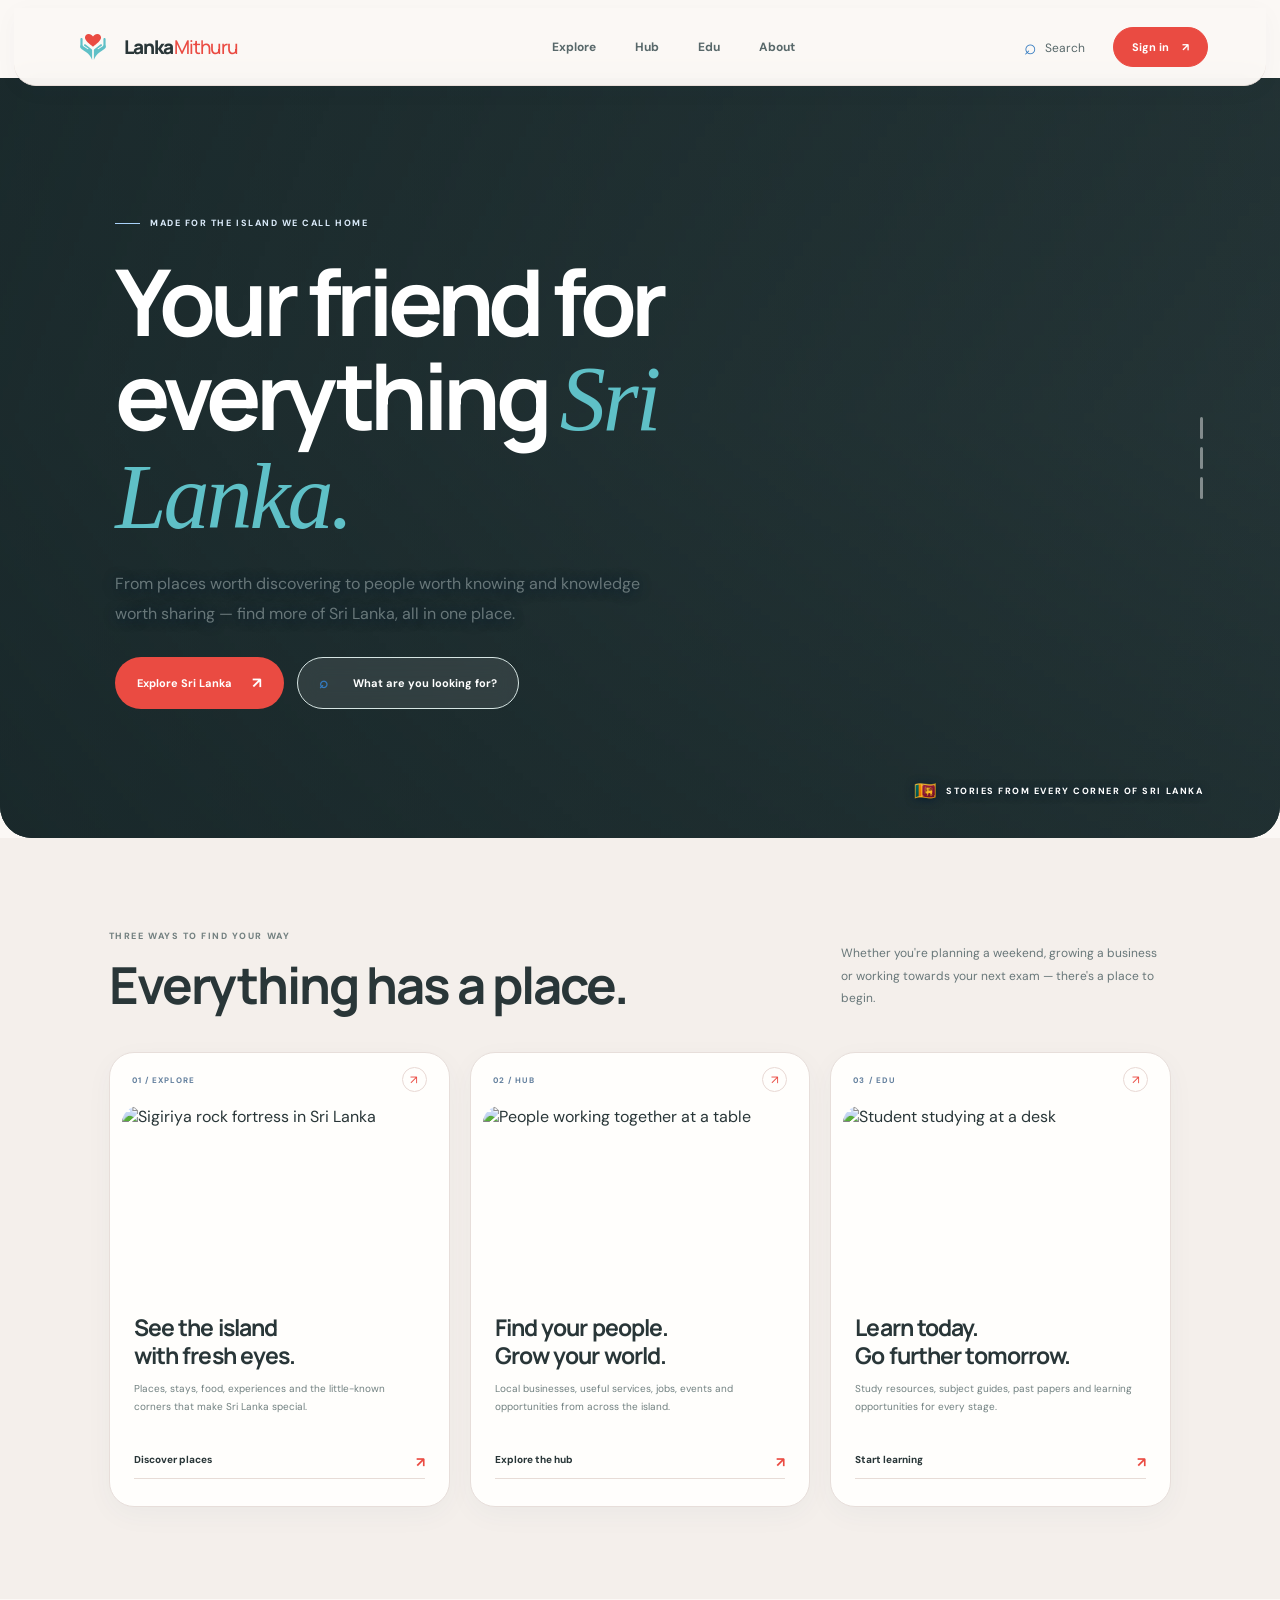
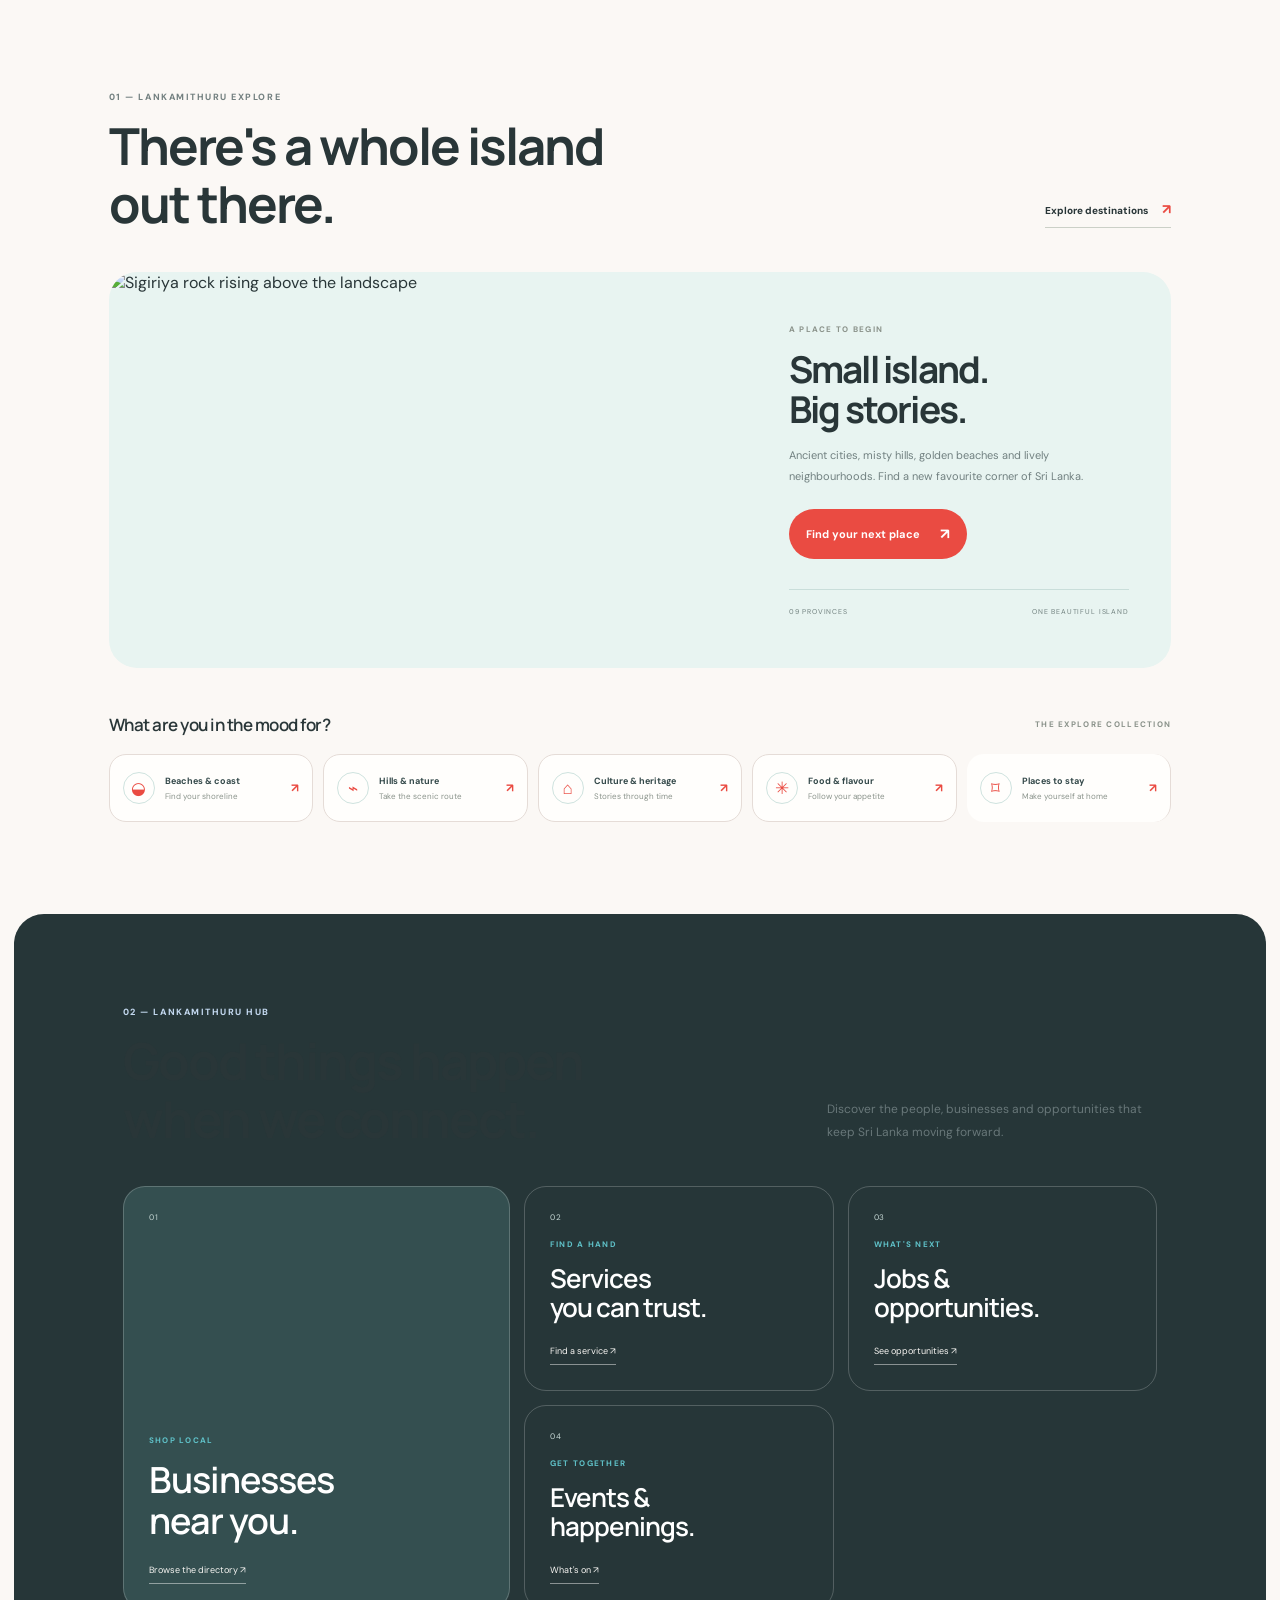
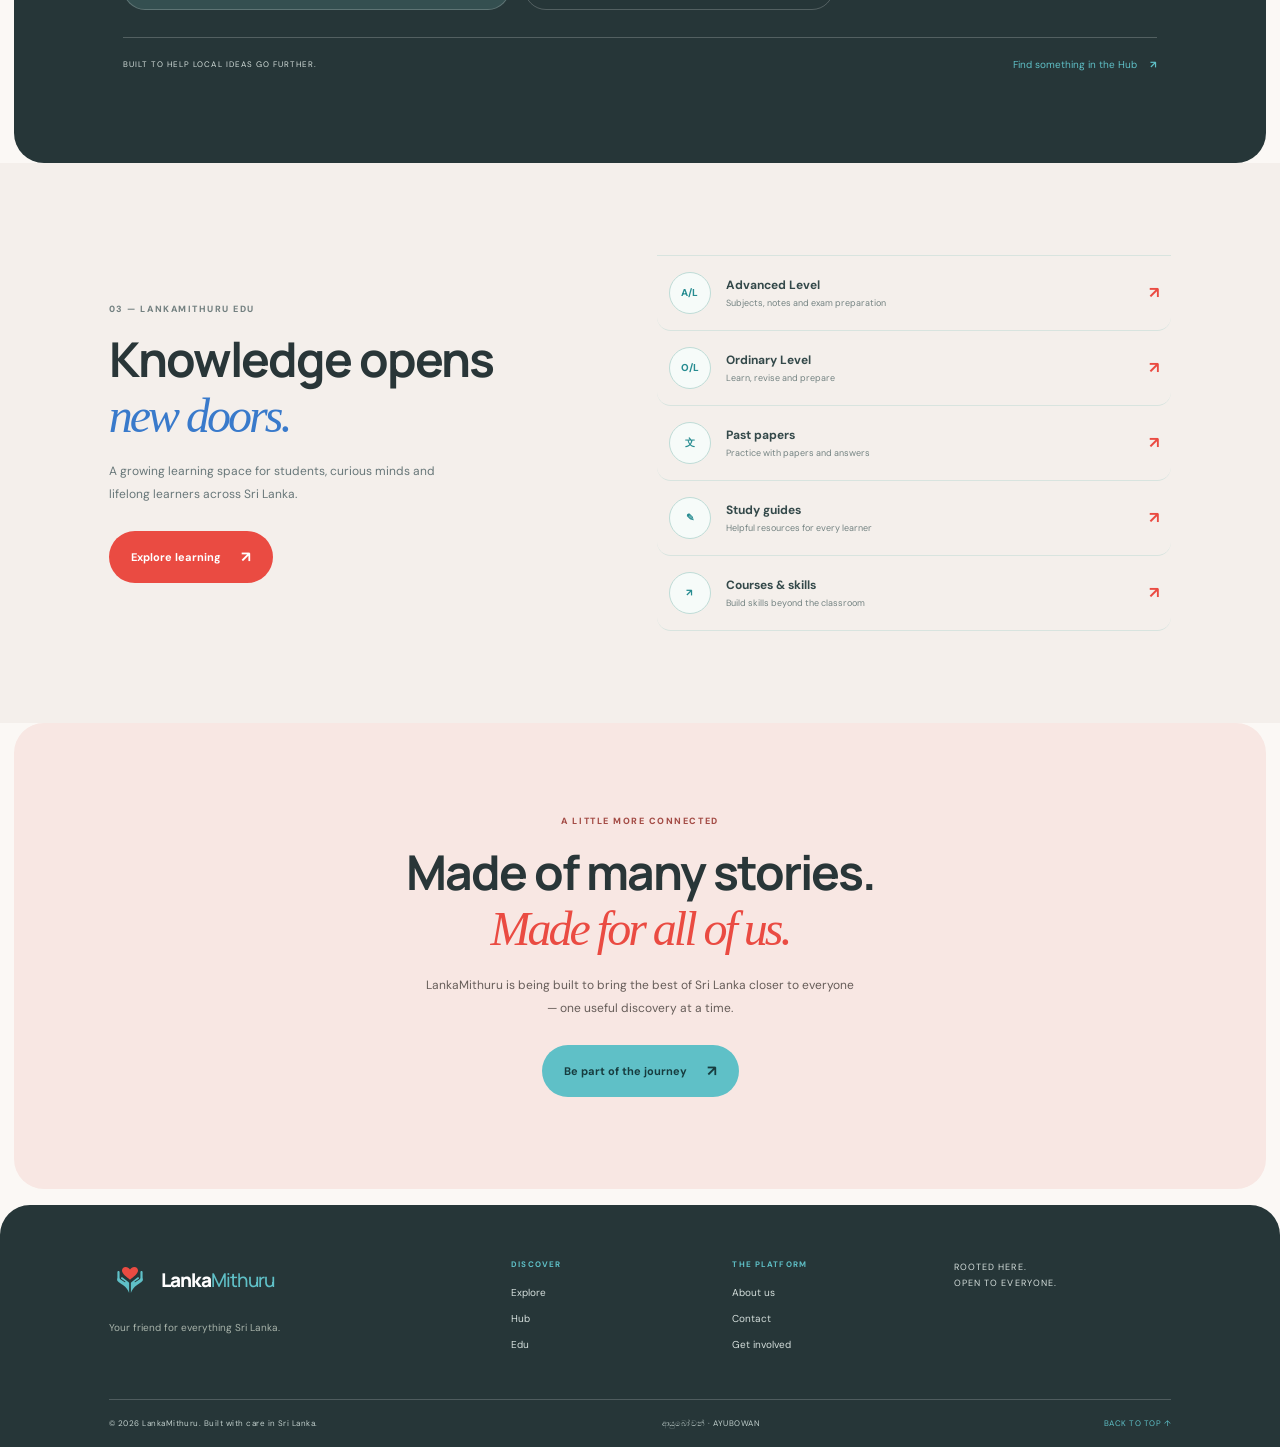
==== index.html @ b09a8cf5 "Remove static hero photo and preload the hero videos" ====
<!doctype html>
<html lang="en">
<head>
  <meta charset="UTF-8">
  <meta name="viewport" content="width=device-width, initial-scale=1">
  <meta name="theme-color" content="#EA4B42">
  <meta name="description" content="LankaMithuru brings Sri Lanka together. Explore places, discover local businesses and opportunities, and find education resources in one place.">
  <meta property="og:type" content="website">
  <meta property="og:title" content="LankaMithuru — Your friend for everything Sri Lanka">
  <meta property="og:description" content="Discover Sri Lanka through Explore, Hub and Edu — one island, one connected platform.">
  <link rel="icon" type="image/svg+xml" href="favicon.svg">
  <title>LankaMithuru — Your friend for everything Sri Lanka</title>
  <link rel="preconnect" href="https://fonts.googleapis.com">
  <link rel="preconnect" href="https://fonts.gstatic.com" crossorigin>
  <link href="https://fonts.googleapis.com/css2?family=DM+Sans:wght@400;500;600;700;800&family=Manrope:wght@400;500;600;700;800&display=swap" rel="stylesheet">
  <link rel="stylesheet" href="styles.css">
  <link rel="stylesheet" href="brand-refresh.css">
  <link rel="stylesheet" href="homepage-showcase.css">
  <link rel="stylesheet" href="brand-palette.css">
  <script defer src="app.js"></script>
  <link rel="stylesheet" href="brand-palette.css">
</head>
<body>
  <div class="announcement"><span class="announcement-dot"></span> One island. Countless things to discover. <a href="explore.html">Start exploring <span aria-hidden="true">↗</span></a></div>
  <header class="site-header">
    <a class="brand" href="#" aria-label="LankaMithuru home">
      <span class="brand-mark" aria-hidden="true"><img src="hug-mark.svg" alt=""></span>
      <span class="brand-word">Lanka<span>Mithuru</span></span>
    </a>
    <nav class="main-nav" aria-label="Main navigation">
      <a href="explore.html">Explore</a><a href="hub.html">Hub</a><a href="edu.html">Edu</a><a href="#about">About</a>
    </nav>
    <div class="header-actions"><button class="text-button" id="openSearch" type="button"><span class="search-symbol">⌕</span> Search</button><a class="header-cta signin-cta" href="signin.html">Sign in <span>↗</span></a><button class="menu-toggle" id="menuToggle" aria-label="Open navigation" aria-expanded="false"><span></span><span></span></button></div>
  </header>
  <main>
    <section class="hero">
      <div class="hero-copy">
        <div class="eyebrow"><span class="eyebrow-line"></span> MADE FOR THE ISLAND WE CALL HOME</div>
        <h1>Your friend for<br>everything <em>Sri Lanka.</em></h1>
        <p class="hero-intro">From places worth discovering to people worth knowing and knowledge worth sharing — find more of Sri Lanka, all in one place.</p>
        <div class="hero-actions"><a class="button button-dark" href="explore.html">Explore Sri Lanka <span>↗</span></a><button class="button button-light" id="heroSearch" type="button"><span class="search-symbol">⌕</span> What are you looking for?</button></div>
        <div class="hero-proof"><div class="avatar-stack"><span>ආ</span><span>ල</span><span>ශ්‍රී</span></div><span>A platform built around <strong>our island and its people.</strong></span></div>
      </div>
      <div class="hero-video-backdrop" aria-hidden="true">
        <video class="hero-bg-video is-visible" muted playsinline webkit-playsinline loop autoplay preload="auto" src="https://videos.pexels.com/video-files/32504505/32504505-hd_1920_1080_30fps.mp4"></video>
        <video class="hero-bg-video" muted playsinline webkit-playsinline loop preload="auto" src="https://videos.pexels.com/video-files/32702819/32702819-hd_3840_2160_30fps.mp4"></video>
        <video class="hero-bg-video" muted playsinline webkit-playsinline loop preload="auto" src="https://videos.pexels.com/video-files/34411483/34411483-hd_1920_1080_30fps.mp4"></video>
        <div class="hero-video-shade"></div>
        <div class="hero-video-caption"><span>🇱🇰</span> STORIES FROM EVERY CORNER OF SRI LANKA</div>
        <div class="hero-video-progress" aria-hidden="true"><span></span><span></span><span></span></div>
      </div>
    </section>


<section class="division-section section-pad" id="discover">
      <div class="section-heading"><div><div class="eyebrow">THREE WAYS TO FIND YOUR WAY</div><h2>Everything has a place.</h2></div><p>Whether you're planning a weekend, growing a business or working towards your next exam — there's a place to begin.</p></div>
      <div class="division-grid">
        <a class="division-card explore-card" href="explore.html"><div class="division-top"><span class="division-number">01 / EXPLORE</span><span class="circle-arrow">↗</span></div><div class="division-image"><img src="https://images.pexels.com/photos/36208129/pexels-photo-36208129.jpeg?auto=compress&cs=tinysrgb&w=1000" alt="Sigiriya rock fortress in Sri Lanka"></div><div class="division-content"><h3>See the island<br>with fresh eyes.</h3><p>Places, stays, food, experiences and the little-known corners that make Sri Lanka special.</p><span class="card-link">Discover places <b>↗</b></span></div></a>
        <a class="division-card hub-card" href="hub.html"><div class="division-top"><span class="division-number">02 / HUB</span><span class="circle-arrow">↗</span></div><div class="division-image"><img src="https://images.unsplash.com/photo-1521737711867-e3b97375f902?auto=format&fit=crop&w=1000&q=85" alt="People working together at a table"></div><div class="division-content"><h3>Find your people.<br>Grow your world.</h3><p>Local businesses, useful services, jobs, events and opportunities from across the island.</p><span class="card-link">Explore the hub <b>↗</b></span></div></a>
        <a class="division-card edu-card" href="edu.html"><div class="division-top"><span class="division-number">03 / EDU</span><span class="circle-arrow">↗</span></div><div class="division-image"><img src="https://images.unsplash.com/photo-1503676260728-1c00da094a0b?auto=format&fit=crop&w=1000&q=85" alt="Student studying at a desk"></div><div class="division-content"><h3>Learn today.<br>Go further tomorrow.</h3><p>Study resources, subject guides, past papers and learning opportunities for every stage.</p><span class="card-link">Start learning <b>↗</b></span></div></a>
      </div>
    </section>

    <section class="explore-section section-pad" id="explore">
      <div class="section-heading"><div><div class="eyebrow">01 — LANKAMITHURU EXPLORE</div><h2>There's a whole island<br>out there.</h2></div><a class="underlined-link" href="explore.html#categories">Explore destinations <span>↗</span></a></div>
      <div class="destination-feature">
        <div class="destination-image"><img src="https://images.pexels.com/photos/36208129/pexels-photo-36208129.jpeg?auto=compress&cs=tinysrgb&w=1400" alt="Sigiriya rock rising above the landscape"><div class="destination-stamp">THE<br>ISLAND<br>EDIT <span>✳</span></div></div>
        <div class="destination-copy"><span class="tiny-kicker">A PLACE TO BEGIN</span><h3>Small island.<br>Big stories.</h3><p>Ancient cities, misty hills, golden beaches and lively neighbourhoods. Find a new favourite corner of Sri Lanka.</p><a href="explore.html#categories" class="button button-dark">Find your next place <span>↗</span></a><div class="destination-meta"><span>09 PROVINCES</span><span>ONE BEAUTIFUL ISLAND</span></div></div>
      </div>
      <div class="category-heading" id="explore-categories"><h3>What are you in the mood for?</h3><span>THE EXPLORE COLLECTION</span></div>
      <div class="category-grid">
        <a class="category-item" href="#search" data-search-term="beaches"><span class="category-icon">◒</span><span><strong>Beaches & coast</strong><small>Find your shoreline</small></span><b>↗</b></a>
        <a class="category-item" href="#search" data-search-term="mountains"><span class="category-icon">⌁</span><span><strong>Hills & nature</strong><small>Take the scenic route</small></span><b>↗</b></a>
        <a class="category-item" href="#search" data-search-term="heritage"><span class="category-icon">⌂</span><span><strong>Culture & heritage</strong><small>Stories through time</small></span><b>↗</b></a>
        <a class="category-item" href="#search" data-search-term="food"><span class="category-icon">✳</span><span><strong>Food & flavour</strong><small>Follow your appetite</small></span><b>↗</b></a>
        <a class="category-item" href="#search" data-search-term="stays"><span class="category-icon">⌑</span><span><strong>Places to stay</strong><small>Make yourself at home</small></span><b>↗</b></a>
      </div>
    </section>

    <section class="hub-section section-pad" id="hub">
      <div class="hub-backdrop"></div><div class="section-heading light-heading"><div><div class="eyebrow">02 — LANKAMITHURU HUB</div><h2>Good things happen<br>when we connect.</h2></div><p>Discover the people, businesses and opportunities that keep Sri Lanka moving forward.</p></div>
      <div class="hub-grid">
        <a href="hub.html#directory" class="hub-tile hub-tile-large"><span class="tile-number">01</span><div><span class="tile-kicker">SHOP LOCAL</span><h3>Businesses<br>near you.</h3><span class="tile-link">Browse the directory ↗</span></div><span class="tile-art tile-art-shop">⌂</span></a>
        <a href="hub.html#directory" class="hub-tile"><span class="tile-number">02</span><div><span class="tile-kicker">FIND A HAND</span><h3>Services<br>you can trust.</h3><span class="tile-link">Find a service ↗</span></div><span class="tile-art">✳</span></a>
        <a href="hub.html#directory" class="hub-tile"><span class="tile-number">03</span><div><span class="tile-kicker">WHAT'S NEXT</span><h3>Jobs &<br>opportunities.</h3><span class="tile-link">See opportunities ↗</span></div><span class="tile-art">↗</span></a>
        <a href="hub.html#directory" class="hub-tile"><span class="tile-number">04</span><div><span class="tile-kicker">GET TOGETHER</span><h3>Events &<br>happenings.</h3><span class="tile-link">What's on ↗</span></div><span class="tile-art">✺</span></a>
      </div>
      <div class="hub-footer" id="hub-directory"><span>BUILT TO HELP LOCAL IDEAS GO FURTHER.</span><a href="#search">Find something in the Hub <b>↗</b></a></div>
    </section>

    <section class="edu-section section-pad" id="edu">
      <div class="edu-intro"><div class="eyebrow">03 — LANKAMITHURU EDU</div><h2>Knowledge opens<br><em>new doors.</em></h2><p>A growing learning space for students, curious minds and lifelong learners across Sri Lanka.</p><a class="button button-dark" href="edu.html#resources">Explore learning <span>↗</span></a><div class="edu-doodle" aria-hidden="true">✳</div></div>
      <div class="edu-resources" id="edu-resources">
        <a href="#search" data-search-term="A/L resources"><span class="resource-icon">A/L</span><span><strong>Advanced Level</strong><small>Subjects, notes and exam preparation</small></span><b>↗</b></a>
        <a href="#search" data-search-term="O/L resources"><span class="resource-icon">O/L</span><span><strong>Ordinary Level</strong><small>Learn, revise and prepare</small></span><b>↗</b></a>
        <a href="#search" data-search-term="past papers"><span class="resource-icon">文</span><span><strong>Past papers</strong><small>Practice with papers and answers</small></span><b>↗</b></a>
        <a href="#search" data-search-term="study guides"><span class="resource-icon">✎</span><span><strong>Study guides</strong><small>Helpful resources for every learner</small></span><b>↗</b></a>
        <a href="#search" data-search-term="courses"><span class="resource-icon">↗</span><span><strong>Courses & skills</strong><small>Build skills beyond the classroom</small></span><b>↗</b></a>
      </div>
    </section>

    <section class="join-section section-pad" id="about"><div class="join-orbit orbit-one"></div><div class="join-orbit orbit-two"></div><div class="eyebrow">A LITTLE MORE CONNECTED</div><h2>Made of many stories.<br><em>Made for all of us.</em></h2><p>LankaMithuru is being built to bring the best of Sri Lanka closer to everyone — one useful discovery at a time.</p><a href="mailto:hello@lankamithuru.lk" class="button button-cream">Be part of the journey <span>↗</span></a></section>
  </main>
  <footer class="site-footer"><div class="footer-main"><div class="footer-brand"><a class="brand brand-footer" href="#"><span class="brand-mark" aria-hidden="true"><img src="hug-mark.svg" alt=""></span><span class="brand-word">Lanka<span>Mithuru</span></span></a><p>Your friend for everything Sri Lanka.</p></div><div class="footer-column"><strong>DISCOVER</strong><a href="explore.html">Explore</a><a href="hub.html">Hub</a><a href="edu.html">Edu</a></div><div class="footer-column"><strong>THE PLATFORM</strong><a href="#about">About us</a><a href="mailto:hello@lankamithuru.lk">Contact</a><a href="#about">Get involved</a></div><div class="footer-note"><span>ROOTED HERE.<br>OPEN TO EVERYONE.</span><div class="footer-flower">✳</div></div></div><div class="footer-bottom"><span>© <span id="year"></span> LankaMithuru. Built with care in Sri Lanka.</span><span>ආයුබෝවන් · AYUBOWAN</span><a href="#">BACK TO TOP ↑</a></div></footer>

  <div class="search-modal" id="searchModal" aria-hidden="true" role="dialog" aria-modal="true" aria-labelledby="searchTitle"><div class="search-panel"><div class="search-modal-top"><span class="eyebrow" id="searchTitle">FIND YOUR SOMETHING</span><button id="closeSearch" class="close-search" aria-label="Close search">×</button></div><label class="search-field"><span>⌕</span><input id="siteSearch" type="search" placeholder="Try beaches, businesses, A/L notes..." autocomplete="off"><kbd>ESC</kbd></label><div class="search-results" id="searchResults"><span class="results-label">QUICK DISCOVERIES</span><button data-query="beaches">Beaches & coast <span>↗</span></button><button data-query="businesses">Local businesses <span>↗</span></button><button data-query="A/L resources">A/L resources <span>↗</span></button><button data-query="past papers">Past papers <span>↗</span></button></div><p class="search-hint">Search across Explore, Hub and Edu.</p></div></div>
  <div class="toast" id="toast" role="status" aria-live="polite"></div>
</body>
</html>
---- styles.css ----
:root{--ink:#202b2a;--muted:#687370;--paper:#f7f5ef;--cream:#eeece3;--line:#deded4;--orange:#d97848;--deep:#1e302e;--sage:#c5d1c1;--serif:Georgia,'Times New Roman',serif;--sans:'DM Sans',sans-serif;--display:'Manrope',sans-serif}*{box-sizing:border-box}html{scroll-behavior:smooth;scroll-padding-top:90px}body{margin:0;background:var(--paper);color:var(--ink);font-family:var(--sans);-webkit-font-smoothing:antialiased}a{color:inherit;text-decoration:none}button{font:inherit}.announcement{height:34px;background:var(--deep);color:#e8eee8;display:flex;align-items:center;justify-content:center;gap:9px;font-size:10px;letter-spacing:.045em}.announcement a{color:#f2b28f;margin-left:6px}.announcement-dot{width:6px;height:6px;border-radius:50%;background:#e6a17c}.site-header{height:82px;padding:0 6.2%;display:flex;align-items:center;justify-content:space-between;border-bottom:1px solid #e7e5dc;background:rgba(247,245,239,.96);position:sticky;top:0;z-index:20;backdrop-filter:blur(14px)}.brand{display:inline-flex;align-items:center;gap:9px}.brand-mark{width:36px;height:36px;color:var(--orange);display:grid;place-items:center}.brand-mark svg{width:100%;height:100%}.brand-word{font:800 19px var(--display);letter-spacing:-1px}.brand-word span{font-weight:500;color:#8a928b}.main-nav{display:flex;align-items:center;gap:39px;margin-left:8%}.main-nav a{font-size:12px;font-weight:700;color:#4e5b57;transition:color .2s}.main-nav a:hover,.footer-column a:hover{color:var(--orange)}.header-actions{display:flex;align-items:center;gap:22px}.text-button{border:0;background:none;color:#46524f;font-size:12px;cursor:pointer}.search-symbol{font-size:21px;vertical-align:-2px;margin-right:5px}.header-cta{font-size:11px;font-weight:700;padding:12px 17px;border:1px solid #c8cdc4;border-radius:3px;transition:.2s}.header-cta:hover{background:var(--deep);color:white;border-color:var(--deep)}.header-cta span{margin-left:10px}.menu-toggle{display:none;border:0;background:none;padding:7px}.menu-toggle span{display:block;width:22px;height:1px;background:var(--ink);margin:5px}.hero{padding:75px 8.5% 25px;min-height:650px;display:grid;grid-template-columns:1fr 1.02fr;align-items:center;gap:6%;position:relative;overflow:hidden}.hero-copy{padding:12px 0 55px;position:relative;z-index:2}.eyebrow{font-size:9px;font-weight:800;letter-spacing:.17em;color:#7b8580;display:flex;align-items:center;gap:10px}.eyebrow-line{width:25px;height:1px;background:var(--orange)}h1,h2,h3,p{margin-top:0}.hero h1{font:700 clamp(46px,5.4vw,74px)/1.08 var(--display);letter-spacing:-4.8px;margin:25px 0 21px}.hero h1 em,.edu-intro h2 em,.join-section h2 em{font-family:var(--serif);font-weight:400;color:#c96f48;letter-spacing:-3px}.hero-intro{max-width:440px;color:#68736e;font-size:14px;line-height:1.9;margin-bottom:28px}.hero-actions{display:flex;align-items:center;gap:11px;flex-wrap:wrap}.button{display:inline-flex;align-items:center;justify-content:center;gap:20px;padding:15px 19px;border:1px solid transparent;border-radius:3px;font-size:11px;font-weight:700;cursor:pointer;transition:transform .2s,background .2s}.button:hover{transform:translateY(-2px)}.button-dark{background:var(--deep);color:white}.button-dark:hover{background:#2c4642}.button-light{background:transparent;border-color:#d9dcd4;color:#58635f}.button-light:hover{background:#eeece3}.button span{font-size:15px}.hero-proof{display:flex;align-items:center;gap:12px;margin-top:35px;color:#7c8580;font-size:10px}.hero-proof strong{color:#48544f}.avatar-stack{display:flex;padding-left:4px}.avatar-stack span{width:25px;height:25px;border:2px solid var(--paper);border-radius:50%;background:#e7c6ae;color:#594c40;display:grid;place-items:center;font-size:8px;margin-left:-5px}.avatar-stack span:nth-child(2){background:#c7d1bf}.avatar-stack span:nth-child(3){background:#e6d9a9}.hero-art{height:490px;position:relative;align-self:center}.photo-main{position:absolute;right:3%;top:4%;width:78%;height:83%;overflow:hidden;border-radius:2px;z-index:1}.photo-main img,.photo-small img,.division-image img,.destination-image img{width:100%;height:100%;object-fit:cover;display:block}.photo-main:after{content:"";position:absolute;inset:45% 0 0;background:linear-gradient(transparent,rgba(14,31,30,.45))}.photo-label{position:absolute;z-index:2;bottom:25px;left:25px;display:flex;gap:12px;align-items:center;color:white}.label-pin{font-size:23px}.photo-label strong,.photo-label small{display:block}.photo-label strong{font:italic 22px var(--serif)}.photo-label small{font-size:9px;opacity:.8;margin-top:3px}.photo-small{position:absolute;left:0;bottom:0;width:35%;height:40%;border:7px solid var(--paper);z-index:3;overflow:hidden}.photo-small span{position:absolute;bottom:12px;left:10px;color:white;font-size:7px;font-weight:800;letter-spacing:.13em;text-shadow:0 1px 5px #000}.floating-note{position:absolute;right:-1%;top:2%;z-index:4;background:#fffdf7;padding:15px 18px;box-shadow:0 10px 35px #27332c18;display:flex;align-items:center;gap:12px}.note-icon{font-size:24px;color:var(--orange)}.floating-note strong,.floating-note small{display:block}.floating-note strong{font:italic 17px var(--serif)}.floating-note small{font-size:8px;color:#858d86;margin-top:4px}.hero-sun{position:absolute;width:120px;height:120px;border:1px solid #d8b89e;border-radius:50%;right:-1%;bottom:3%;opacity:.5}.hero-bottom{position:absolute;bottom:18px;left:8.5%;right:8.5%;display:flex;justify-content:space-between;color:#929993;font-size:8px;letter-spacing:.13em}.hero-bottom i{color:var(--orange);font-style:normal;margin-left:6px}.section-pad{padding:100px 8.5%}.division-section{background:#efeee7}.section-heading{display:flex;justify-content:space-between;align-items:end;gap:35px;margin-bottom:38px}.section-heading h2,.edu-intro h2,.join-section h2{font:700 clamp(34px,4vw,51px)/1.14 var(--display);letter-spacing:-2.5px;margin:14px 0 0}.section-heading>p{max-width:330px;color:#717b75;font-size:12px;line-height:1.9;margin:0 0 4px}.division-grid{display:grid;grid-template-columns:repeat(3,1fr);gap:18px}.division-card{background:#faf9f4;min-width:0;transition:transform .25s,box-shadow .25s}.division-card:hover{transform:translateY(-5px);box-shadow:0 18px 40px #25332b12}.division-top{height:53px;padding:0 19px;display:flex;align-items:center;justify-content:space-between}.division-number{font-size:8px;letter-spacing:.13em;font-weight:800;color:#7e8881}.circle-arrow{width:25px;height:25px;border:1px solid #d9dcd3;border-radius:50%;display:grid;place-items:center;font-size:12px}.division-image{height:185px;overflow:hidden}.division-image img{transition:transform .5s}.division-card:hover .division-image img{transform:scale(1.045)}.division-content{padding:22px 23px 25px}.division-content h3{font:700 23px/1.2 var(--display);letter-spacing:-.9px;margin-bottom:11px}.division-content p{font-size:10px;line-height:1.8;color:#78817a;min-height:55px;margin-bottom:18px}.card-link{font-size:10px;font-weight:800;border-bottom:1px solid #d5d8cf;padding-bottom:7px;display:flex;justify-content:space-between}.card-link b{font-size:14px;color:var(--orange)}.explore-section{background:var(--paper)}.underlined-link{font-size:10px;font-weight:800;border-bottom:1px solid #cbd0c7;padding-bottom:9px;margin-bottom:6px}.underlined-link span{margin-left:12px;color:var(--orange);font-size:14px}.destination-feature{display:grid;grid-template-columns:1.2fr .8fr;background:#eae9df;min-height:360px}.destination-image{position:relative;min-height:360px;overflow:hidden}.destination-image img{position:absolute;inset:0}.destination-stamp{position:absolute;right:23px;top:23px;background:#f7f5ef;color:var(--deep);width:73px;height:73px;border-radius:50%;display:grid;place-content:center;text-align:center;font-size:8px;line-height:1.25;font-weight:800;letter-spacing:.08em;transform:rotate(9deg)}.destination-stamp span{font-size:13px;color:var(--orange)}.destination-copy{padding:52px 10%;display:flex;flex-direction:column;align-items:flex-start;justify-content:center}.tiny-kicker,.category-heading span{font-size:8px;letter-spacing:.16em;font-weight:800;color:#8b938b}.destination-copy h3{font:700 37px/1.1 var(--display);letter-spacing:-1.8px;margin:15px 0}.destination-copy p{font-size:11px;line-height:1.9;color:#6f7972;margin-bottom:22px}.destination-copy .button{padding:14px 16px}.destination-meta{border-top:1px solid #d4d5ca;width:100%;padding-top:17px;margin-top:30px;display:flex;justify-content:space-between;font-size:7px;letter-spacing:.12em;color:#879087}.category-heading{display:flex;justify-content:space-between;align-items:center;margin:45px 0 18px}.category-heading h3{font:600 17px var(--display);letter-spacing:-.5px;margin:0}.category-grid{display:grid;grid-template-columns:repeat(5,1fr);border-top:1px solid var(--line);border-bottom:1px solid var(--line)}.category-item{padding:18px 12px;display:flex;align-items:center;gap:10px;border-right:1px solid var(--line);transition:background .2s}.category-item:last-child{border:0}.category-item:hover{background:#efeee7}.category-icon{width:32px;height:32px;display:grid;place-items:center;border:1px solid #d9ddd4;border-radius:50%;font-size:17px;color:#b86f4c;flex-shrink:0}.category-item strong,.category-item small{display:block}.category-item strong{font-size:9px}.category-item small{font-size:8px;color:#8a938b;margin-top:4px}.category-item>b{margin-left:auto;font-size:12px;color:#a0a79f}.hub-section{background:var(--deep);color:#f5f4eb;position:relative;overflow:hidden}.hub-backdrop{position:absolute;width:520px;height:520px;border:1px solid #71817a33;border-radius:50%;right:-120px;top:-200px;box-shadow:0 0 0 60px #71817a0b,0 0 0 120px #71817a08}.light-heading{position:relative}.light-heading .eyebrow{color:#b7c1b7}.light-heading>p{color:#c1cbc2}.hub-grid{position:relative;display:grid;grid-template-columns:1.25fr 1fr 1fr;gap:12px}.hub-tile{min-height:205px;border:1px solid #ffffff2a;padding:23px;position:relative;display:flex;flex-direction:column;justify-content:space-between;overflow:hidden;transition:background .2s,border-color .2s}.hub-tile:hover{background:#ffffff0b;border-color:#d69a77}.hub-tile-large{grid-row:span 2;min-height:422px;background:#30443f}.tile-number{font-size:8px;color:#b4c1b6;letter-spacing:.12em}.tile-kicker{font-size:8px;color:#d7a17e;letter-spacing:.16em;font-weight:800}.hub-tile h3{font:600 26px/1.12 var(--display);letter-spacing:-1px;margin:12px 0 16px}.hub-tile-large h3{font-size:36px}.tile-link{font-size:9px;border-bottom:1px solid #ffffff55;padding-bottom:7px;display:inline-block}.tile-art{position:absolute;right:20px;bottom:12px;font:100px var(--serif);color:#ffffff12}.hub-tile-large .tile-art{font-size:190px;right:18px;bottom:5px;color:#d2a18020}.hub-footer{position:relative;display:flex;justify-content:space-between;align-items:center;border-top:1px solid #ffffff2b;margin-top:27px;padding-top:20px;font-size:8px;letter-spacing:.13em;color:#aebbb1}.hub-footer a{color:#f1b18b;font-size:10px;letter-spacing:0}.hub-footer b{margin-left:10px}.edu-section{display:grid;grid-template-columns:.9fr 1.1fr;gap:12%;align-items:center;background:#eae9df}.edu-intro{position:relative}.edu-intro h2{font-size:48px;margin:17px 0}.edu-intro h2 em{color:#bd704d}.edu-intro p{font-size:12px;line-height:1.9;color:#747d75;max-width:340px;margin-bottom:25px}.edu-doodle{position:absolute;right:13%;top:6%;font-size:54px;color:#d5a17e;opacity:.6}.edu-resources{border-top:1px solid #d1d4ca}.edu-resources>a{display:flex;align-items:center;gap:15px;padding:17px 8px;border-bottom:1px solid #d1d4ca;transition:padding .2s,background .2s}.edu-resources>a:hover{padding-left:16px;background:#f3f2eb}.resource-icon{width:42px;height:42px;border:1px solid #d1d6cb;border-radius:50%;display:grid;place-items:center;font-size:10px;font-weight:800;color:#bd704d}.edu-resources strong,.edu-resources small{display:block}.edu-resources strong{font-size:12px}.edu-resources small{font-size:9px;color:#858d84;margin-top:4px}.edu-resources b{margin-left:auto;color:#b66c49}.join-section{position:relative;overflow:hidden;text-align:center;background:#d6a17f;padding-top:90px;padding-bottom:95px}.join-section .eyebrow{justify-content:center;color:#674e3e}.join-section h2{font-size:48px;margin:18px 0}.join-section h2 em{color:#fff4e9}.join-section p{max-width:430px;margin:0 auto 25px;font-size:12px;line-height:1.9;color:#5f5148}.button-cream{background:#f8f4eb;color:#293632}.button-cream:hover{background:white}.join-orbit{position:absolute;width:290px;height:290px;border:1px solid #fff4e944;border-radius:50%;top:-145px}.orbit-one{left:-95px}.orbit-two{right:-95px;top:auto;bottom:-200px;width:400px;height:400px}.site-footer{background:#1b2927;color:#e9eee8;padding:54px 8.5% 18px}.footer-main{display:grid;grid-template-columns:2fr 1fr 1fr 1.2fr;gap:40px;padding-bottom:48px}.brand-footer .brand-word{color:#f2f1e9}.brand-footer .brand-word span{color:#b3bdb4}.footer-brand p{font-size:10px;color:#a9b4ab;margin:15px 0}.footer-column{display:flex;flex-direction:column;gap:13px}.footer-column strong{font-size:8px;letter-spacing:.14em;color:#d9a17f;margin-bottom:4px}.footer-column a{font-size:10px;color:#c2ccc3;transition:color .2s}.footer-note{display:flex;justify-content:space-between;align-items:flex-start;font-size:9px;line-height:1.8;letter-spacing:.12em;color:#c5cec5}.footer-flower{font-size:34px;color:#d9a17f}.footer-bottom{border-top:1px solid #ffffff26;padding-top:18px;display:flex;justify-content:space-between;gap:15px;font-size:8px;color:#a8b4aa;letter-spacing:.06em}.footer-bottom a{color:#e2ad8d}.search-modal{position:fixed;inset:0;background:#172321b8;z-index:50;display:grid;place-items:start center;padding:14vh 20px 20px;opacity:0;visibility:hidden;transition:opacity .2s,visibility .2s}.search-modal.open{opacity:1;visibility:visible}.search-panel{background:#f8f7f1;width:min(620px,100%);padding:28px 30px 23px;box-shadow:0 25px 90px #101b1980;transform:translateY(12px);transition:transform .2s}.search-modal.open .search-panel{transform:translateY(0)}.search-modal-top{display:flex;justify-content:space-between;align-items:center;margin-bottom:20px}.close-search{border:0;background:none;font-size:25px;color:#68736c;cursor:pointer}.search-field{display:flex;align-items:center;gap:12px;border-bottom:1px solid #bfc7bc;padding:10px 0}.search-field>span{font-size:25px;color:#b76d49}.search-field input{flex:1;border:0;outline:0;background:none;font:500 16px var(--sans);color:var(--ink);min-width:0}.search-field kbd{font-size:8px;color:#929a91;border:1px solid #d6d9d0;padding:4px 6px}.search-results{display:grid;grid-template-columns:1fr 1fr;gap:0 18px;margin-top:20px}.results-label{grid-column:1/-1;font-size:8px;letter-spacing:.14em;color:#89938a;margin-bottom:8px}.search-results button{border:0;border-bottom:1px solid #e2e3da;background:none;text-align:left;padding:13px 2px;font-size:10px;color:#46524c;cursor:pointer;display:flex;justify-content:space-between}.search-results button:hover{color:#bb714e}.search-hint{font-size:9px;color:#929990;margin:18px 0 0}.toast{position:fixed;bottom:25px;left:50%;transform:translate(-50%,20px);opacity:0;pointer-events:none;background:#263a35;color:white;padding:12px 18px;font-size:10px;z-index:70;transition:.25s}.toast.show{opacity:1;transform:translate(-50%,0)}@media(max-width:900px){.site-header{padding:0 4%}.main-nav{gap:20px;margin-left:0}.header-actions{gap:12px}.hero{padding-left:6%;padding-right:6%;gap:3%}.hero-art{height:420px}.section-pad{padding:78px 6%}.division-image{height:150px}.division-content{padding:18px}.division-content h3{font-size:20px}.category-grid{grid-template-columns:repeat(3,1fr)}.category-item:nth-child(3){border-right:0}.category-item:nth-child(n+4){border-top:1px solid var(--line)}.edu-section{gap:6%}.footer-main{grid-template-columns:1.5fr 1fr 1fr}.footer-note{display:none}}@media(max-width:650px){.announcement{font-size:8px}.site-header{height:68px;padding:0 5%}.brand-word{font-size:17px}.brand-mark{width:31px;height:31px}.main-nav{display:none;position:absolute;top:68px;left:0;right:0;background:var(--paper);padding:22px 6%;border-bottom:1px solid var(--line);flex-direction:column;align-items:flex-start;gap:22px}.main-nav.open{display:flex}.header-actions{gap:13px}.header-cta{display:none}.text-button{font-size:0}.text-button .search-symbol{font-size:23px}.menu-toggle{display:block}.hero{display:flex;flex-direction:column;align-items:stretch;padding:58px 6% 48px;gap:20px}.hero-copy{padding:0}.hero h1{font-size:clamp(45px,12vw,64px);letter-spacing:-3.5px}.hero-intro{font-size:12px}.hero-art{height:340px;margin:5px 0 12px}.photo-main{width:82%;height:88%;right:2%}.photo-small{height:39%;width:34%}.floating-note{right:0;top:0;padding:11px 13px}.hero-bottom{left:6%;right:6%;font-size:7px}.hero-bottom span:nth-child(2){display:none}.section-pad{padding:65px 6%}.section-heading{display:block;margin-bottom:27px}.section-heading h2,.edu-intro h2{font-size:38px}.section-heading>p{margin-top:15px;font-size:11px}.division-grid{grid-template-columns:1fr;gap:13px}.division-card{display:grid;grid-template-columns:42% 58%;grid-template-rows:40px 1fr}.division-top{grid-column:1/-1;height:40px}.division-image{height:100%;min-height:190px;grid-row:2}.division-content{grid-row:2;padding:20px 17px}.division-content h3{font-size:19px}.division-content p{min-height:0;font-size:9px}.destination-feature{grid-template-columns:1fr}.destination-image{min-height:240px}.destination-copy{padding:30px 8%}.destination-copy h3{font-size:32px}.category-heading{align-items:flex-start;gap:12px}.category-heading h3{font-size:14px}.category-heading span{font-size:7px;text-align:right}.category-grid{grid-template-columns:1fr 1fr}.category-item{border-bottom:1px solid var(--line);padding:14px 8px}.category-item:nth-child(2n){border-right:0}.category-item:nth-child(3){border-right:1px solid var(--line)}.category-item:nth-child(4){border-top:0}.category-item:last-child{grid-column:1/-1;border-bottom:0}.hub-grid{grid-template-columns:1fr 1fr}.hub-tile{min-height:190px;padding:17px}.hub-tile-large{grid-column:1/-1;grid-row:auto;min-height:240px}.hub-tile-large h3{font-size:33px}.hub-tile h3{font-size:21px}.tile-art{font-size:75px}.hub-footer{align-items:flex-start;gap:15px;font-size:7px}.hub-footer a{font-size:9px;text-align:right}.edu-section{grid-template-columns:1fr;gap:35px}.edu-intro h2{font-size:42px}.edu-doodle{right:8%;top:0}.edu-resources>a{padding:15px 4px}.join-section{padding-top:70px;padding-bottom:75px}.join-section h2{font-size:38px}.site-footer{padding:42px 6% 18px}.footer-main{grid-template-columns:1fr 1fr;gap:32px 18px}.footer-brand{grid-column:1/-1}.footer-bottom{flex-wrap:wrap;font-size:7px}.footer-bottom span:first-child{width:100%}.search-panel{padding:22px 19px}.search-field input{font-size:13px}.search-results{gap:0 10px}}@media(prefers-reduced-motion:reduce){*,*::before,*::after{scroll-behavior:auto!important;transition:none!important;animation:none!important}}
---- brand-refresh.css ----
:root{--ink:#142d4f;--muted:#65778e;--paper:#fff;--cream:#f4f8fd;--line:#dce7f3;--orange:#397acb;--deep:#173b68;--sage:#dcecff;--serif:Georgia,'Times New Roman',serif;--sans:'DM Sans',Arial,sans-serif;--display:'Manrope',Arial,sans-serif}
html{scroll-padding-top:100px}body{background:#fff;color:var(--ink)}
.announcement{background:#edf5ff;color:#426387;height:36px;font-size:10px}.announcement a{color:#2368b3}.announcement-dot{background:#4384ce}
.site-header{height:78px;background:rgba(255,255,255,.96);border-bottom:1px solid #e7eff8;border-radius:0 0 22px 22px;margin:0 14px;top:8px;padding:0 4.5%;box-shadow:0 5px 25px #173b6808}
.brand{gap:10px}.brand-mark{width:39px;height:39px;color:#276bb6}.brand-mark img{width:100%;height:100%;display:block}.brand-word{color:#16385f;font-size:19px;letter-spacing:-.8px}.brand-word span{color:#4d80b9}
.main-nav a{color:#526b88}.main-nav a:hover,.footer-column a:hover{color:#236fc1}.header-cta{border-radius:999px;border-color:#cbdced;color:#285d97;padding:12px 18px}.header-cta:hover{background:#1e5e9e;border-color:#1e5e9e}.text-button{color:#365b82}
.hero{padding-top:72px;min-height:625px}.hero h1{color:#16385f;letter-spacing:-4px}.hero h1 em,.edu-intro h2 em,.join-section h2 em{color:#397acb}.hero-intro{color:#647992}
.button{border-radius:999px;padding:15px 21px}.button-dark{background:#205f9f;color:white}.button-dark:hover{background:#174a80}.button-light{background:#f4f8fd;border-color:#d8e5f3;color:#315b88}.button-light:hover{background:#eaf3fd}
.hero-proof{color:#75879b}.avatar-stack span{border-color:white;background:#dbeafe;color:#28598e}.avatar-stack span:nth-child(2){background:#c8def7}.avatar-stack span:nth-child(3){background:#e5effb}
.hero-art{height:470px}.photo-main{border-radius:30px}.photo-small{border-radius:24px}.photo-label{border-radius:16px}.floating-note{border-radius:18px;background:white;box-shadow:0 12px 36px #1d4c7c1a}.note-icon{color:#3278bf}.hero-sun{display:none}.hero-bottom{color:#91a6bd}
.section-pad{padding-top:92px;padding-bottom:92px}.division-section,.edu-section{background:#f4f8fd}.section-heading h2,.edu-intro h2,.join-section h2{color:#16385f;letter-spacing:-2px}.section-heading>p{color:#6b7e95}
.division-grid{gap:20px}.division-card{background:white;border:1px solid #e1ebf6;border-radius:25px;overflow:hidden;box-shadow:0 8px 28px #1b47710a}.division-card:hover{box-shadow:0 18px 42px #1b47711a}.division-top{padding:0 22px}.circle-arrow{border-radius:50%;color:#2c6eb2;border-color:#d7e5f4}.division-image{margin:0 12px;border-radius:17px;overflow:hidden}.division-content{padding:23px 24px 27px}.division-content h3{color:#173c65}.division-content p{color:#6d8097}.card-link{border-color:#dce8f5}.card-link b{color:#347bc0}
.explore-section{background:white}.destination-feature{background:#edf5fd;border-radius:28px;overflow:hidden}.destination-image{min-height:380px}.destination-stamp{border-radius:50%;color:#1d568e}.destination-copy h3{color:#173d67}.destination-copy p{color:#617790}.destination-copy .button{border-radius:999px}.destination-meta{border-color:#d6e4f3;color:#8297ad}
.category-grid{border:0;gap:10px}.category-item{border:1px solid #e0eaf5;border-radius:17px;background:#fff;padding:17px 13px}.category-item:last-child{border-right:1px solid #e0eaf5}.category-item:hover{background:#f3f8ff}.category-icon{border-color:#d9e7f5;color:#3479ba}.category-item strong{color:#294f78}
.hub-section{background:#173f6d;color:#f7fbff;border-radius:30px;margin:0 14px}.hub-backdrop{display:none}.light-heading .eyebrow{color:#c3d8ef}.light-heading>p{color:#d3e1f0}.hub-grid{gap:14px}.hub-tile{border:1px solid #ffffff35;border-radius:22px;padding:25px}.hub-tile:hover{background:#ffffff12;border-color:#b8d7f8}.hub-tile-large{background:#245488}.tile-number{color:#c8d9ec}.tile-kicker{color:#b9d8fa}.hub-tile h3{color:white}.tile-link{border-color:#ffffff75}.tile-art{color:#ffffff16}.hub-tile-large .tile-art{color:#d9eaff20}.hub-footer{border-color:#ffffff35;color:#d2e0ef}.hub-footer a{color:#d8eaff}
.edu-intro h2 em{color:#397acb}.edu-intro p{color:#647b95}.edu-doodle{display:none}.edu-resources{border-color:#d5e3f2}.edu-resources>a{border-color:#d5e3f2;border-radius:14px;padding:16px 12px}.edu-resources>a:hover{background:#fff;border-radius:14px}.resource-icon{border-color:#d2e3f4;color:#2d70b6;background:white}.edu-resources strong{color:#264e79}.edu-resources small{color:#788ca4}.edu-resources b{color:#347bc0}
.join-section{background:#eaf3fd;border-radius:30px;margin:0 14px;color:#173d67}.join-section .eyebrow{color:#53779e}.join-section h2{color:#173d67}.join-section h2 em{color:#347bc0}.join-section p{color:#5f7690}.button-cream{background:#1f5f9f;color:white}.button-cream:hover{background:#174a80}.join-orbit{display:none}
.site-footer{background:#122f50;border-radius:30px 30px 0 0;margin-top:16px}.brand-footer .brand-mark{color:#d9eaff}.brand-footer .brand-word{color:#fff}.brand-footer .brand-word span{color:#9fc5ef}.footer-column strong{color:#b8d8fa}.footer-column a{color:#d4e2f1}.footer-note{color:#d5e3f1}.footer-flower{color:#b6d6f7}.footer-bottom{border-color:#ffffff30;color:#c0d2e5}.footer-bottom a{color:#d4e8ff}
.search-panel{border-radius:24px;background:#fff}.search-field>span{color:#3278bf}.search-results button,.search-result-link{border-radius:10px}.search-results button:hover,.search-result-link:hover{background:#f1f7ff;color:#1f64a7}.search-result-link{display:flex;gap:12px;align-items:center;padding:13px 8px;border-bottom:1px solid #e2eaf4;font-size:11px;color:#365b82}.search-result-link small{margin-left:auto;color:#8298b0;font-size:8px;letter-spacing:.1em}.search-result-link b{color:#3278bf}.toast{border-radius:999px;background:#173f6d}
@media(max-width:650px){.site-header{margin:0 7px;border-radius:0 0 18px 18px;top:4px}.main-nav{border-radius:0 0 20px 20px;box-shadow:0 12px 22px #173b6810}.hero{padding-top:54px}.photo-main{border-radius:23px}.photo-small{border-radius:18px}.division-card{border-radius:20px}.division-image{border-radius:14px}.destination-feature{border-radius:22px}.hub-section,.join-section{border-radius:22px;margin-left:7px;margin-right:7px}.hub-tile{border-radius:18px}.edu-resources>a{border-radius:13px}.site-footer{border-radius:24px 24px 0 0}}

.destination-stamp span,.underlined-link span{color:#347bc0}.division-number{color:#64809e}.eyebrow-line{background:#397acb}.hero-sun{display:none}.search-symbol{color:#347bc0}

/* Keep the visual language clean: remove decorative filler and keep the content in focus. */
.announcement{display:none}
.floating-note,.photo-small,.hero-bottom,.hero-proof,.destination-stamp,.tile-art,.footer-flower{display:none!important}
.hero-art{height:430px}
.photo-main{width:100%;height:100%;right:0;top:0;border-radius:30px}
.hub-tile{box-shadow:none}
@media(max-width:650px){.hero-art{height:280px}.photo-main{width:100%;height:100%;right:0}.hero{padding-top:46px}}
---- homepage-showcase.css ----
.division-filmstrip{padding:8px 8.5% 30px;background:#fff}.filmstrip-heading{display:flex;align-items:center;justify-content:space-between;padding:16px 2px 14px}.filmstrip-count{font:700 10px var(--display);letter-spacing:.12em;color:#6e8aa8}.filmstrip-stage{height:470px;position:relative;overflow:hidden;border-radius:30px;background:#183c62;isolation:isolate}.film-slide{position:absolute;inset:0;opacity:0;visibility:hidden;transform:translateX(3%);transition:opacity 1s ease,transform 1.1s cubic-bezier(.2,.7,.2,1),visibility 1s}.film-slide.is-active{opacity:1;visibility:visible;transform:translateX(0);z-index:1}.film-video{position:absolute;inset:0;width:100%;height:100%;object-fit:cover;object-position:center;z-index:-2}.film-overlay{position:absolute;inset:0;background:linear-gradient(90deg,rgba(9,29,52,.78) 0%,rgba(12,38,65,.52) 46%,rgba(10,31,52,.10) 100%),linear-gradient(0deg,rgba(9,29,52,.28),transparent 55%);z-index:-1}.film-copy{position:absolute;left:8%;top:50%;transform:translateY(-50%);max-width:550px;color:#fff}.film-kicker{font-size:10px;letter-spacing:.19em;font-weight:800;color:#d4e7fa}.film-copy h2{font:800 clamp(37px,5vw,64px)/1.07 var(--display);letter-spacing:-2.8px;color:#fff;margin:19px 0 15px}.film-copy p{font-size:13px;line-height:1.8;color:#e4edf7;max-width:430px;margin-bottom:24px}.film-link{display:inline-flex;align-items:center;gap:25px;padding:13px 19px;border-radius:999px;background:#fff;color:#1b4b7b;font-size:11px;font-weight:800;transition:background .2s,transform .2s}.film-link:hover{background:#e8f3ff;transform:translateY(-2px)}.film-link span{font-size:15px}.film-wordmark{position:absolute;right:5%;bottom:8%;font:800 clamp(34px,6vw,76px) var(--display);letter-spacing:-.05em;color:#ffffff20}.filmstrip-controls{position:absolute;z-index:5;right:5%;top:50%;transform:translateY(-50%);display:flex;flex-direction:column;gap:11px;align-items:center}.film-dot{border:0;background:transparent;padding:4px;cursor:pointer;width:24px;height:24px;display:grid;place-items:center}.film-dot span{width:6px;height:6px;border-radius:99px;background:#ffffff85;transition:width .25s,background .25s}.film-dot.is-active span{width:21px;background:#fff}.film-pause{margin-top:9px;width:30px;height:30px;border:1px solid #ffffff65;background:#ffffff20;color:#fff;border-radius:50%;cursor:pointer;font-size:11px}.filmstrip-credit{text-align:right;padding:9px 4px 0;color:#8aa0b8;font-size:9px}.filmstrip-credit a{color:#4d7fae;text-decoration:underline;text-underline-offset:2px}.brand-mark img{object-fit:contain}.site-header .brand-mark,.brand-footer .brand-mark{width:42px;height:42px}@media(max-width:760px){.division-filmstrip{padding:0 5% 25px}.filmstrip-stage{height:400px;border-radius:24px}.film-copy{left:7%;right:15%;max-width:none}.film-copy h2{font-size:clamp(34px,8vw,50px);letter-spacing:-2px}.film-copy p{font-size:12px}.filmstrip-controls{right:4%;gap:7px}.film-wordmark{font-size:48px;bottom:7%}.filmstrip-credit{font-size:8px}.filmstrip-heading{padding-top:8px}}@media(max-width:460px){.filmstrip-stage{height:390px}.film-copy{right:16%}.film-copy h2{font-size:37px}.film-copy p{font-size:11px}.film-kicker{font-size:8px}.filmstrip-credit{text-align:left;line-height:1.8}}@media(prefers-reduced-motion:reduce){.film-slide{transition:none}.film-link{transition:none}}

/* Full-bleed Sri Lankan footage behind the homepage hero copy */
.hero{display:flex;align-items:center;min-height:min(760px,calc(100svh - 92px));padding:110px 9% 100px;position:relative;isolation:isolate;overflow:hidden;background:#102f50;border-radius:0 0 32px 32px}
.hero-copy{width:min(690px,100%);padding:0;z-index:3;color:#fff}
.hero .eyebrow{color:#d9e9f8}.hero .eyebrow-line{background:#a9d2fa}
.hero h1{color:#fff;font-size:clamp(54px,7.2vw,94px);line-height:1.02;letter-spacing:-5.5px;margin:25px 0}
.hero h1 em{color:#c9e3ff}
.hero-intro{max-width:570px;color:#eef5fc;font-size:16px;line-height:1.85;text-shadow:0 1px 12px #071c32}
.hero-proof{color:#e1edf9}.hero-proof strong{color:#fff}
.hero-video-backdrop{position:absolute;inset:0;z-index:-1;overflow:hidden;background:#102f50}
.hero-bg-video{position:absolute;inset:0;width:100%;height:100%;object-fit:cover;object-position:center 48%;opacity:0;transform:scale(1.035);transition:opacity 1.5s ease,transform 10s linear}
.hero-bg-video.is-visible{opacity:1;transform:scale(1)}
.hero-video-shade{position:absolute;inset:0;background:linear-gradient(90deg,rgba(5,24,44,.82) 0%,rgba(7,31,55,.65) 42%,rgba(8,34,59,.22) 100%),linear-gradient(0deg,rgba(5,24,44,.42),transparent 48%,rgba(5,24,44,.18))}
.hero-video-caption{position:absolute;right:6%;bottom:35px;color:#fff;font-size:9px;font-weight:800;letter-spacing:.17em;display:flex;align-items:center;gap:9px;text-shadow:0 1px 8px #071c32}
.hero-video-caption span{font-size:18px}
.hero-video-progress{position:absolute;right:6%;top:50%;transform:translateY(-50%);display:flex;flex-direction:column;gap:8px}
.hero-video-progress span{display:block;width:3px;height:22px;border-radius:9px;background:#ffffff70;transition:height .3s,background .3s}
.hero-video-progress span.is-current{height:42px;background:#fff}
.hero .hero-actions{gap:13px}.hero .button-dark{background:#fff;color:#174b7c}.hero .button-dark:hover{background:#eaf4ff}
.hero .button-light{background:#ffffff18;border-color:#ffffff80;color:#fff;backdrop-filter:blur(10px)}.hero .button-light:hover{background:#ffffff2b}
@media(max-width:650px){.hero{min-height:calc(100svh - 74px);padding:85px 7% 90px;border-radius:0 0 23px 23px}.hero h1{font-size:clamp(48px,12vw,68px);letter-spacing:-3.6px}.hero-intro{font-size:13px;max-width:95%}.hero-video-shade{background:linear-gradient(90deg,rgba(5,24,44,.78),rgba(7,31,55,.42)),linear-gradient(0deg,rgba(5,24,44,.4),transparent 60%)}.hero-video-caption{left:7%;right:auto;bottom:23px;font-size:8px}.hero-video-progress{right:5%;gap:6px}.hero-video-progress span{height:17px}.hero-video-progress span.is-current{height:31px}}
@media(prefers-reduced-motion:reduce){.hero-bg-video{transition:none;transform:none}.hero-video-progress{display:none}}


/* Video reliability and explicit stacking: keep footage above the hero paint layer */
.hero{isolation:isolate}
.hero-video-backdrop{z-index:0;pointer-events:none;background:#102f50 url('https://images.unsplash.com/photo-1588598198321-9735fd5f7b5a?auto=format&fit=crop&w=2000&q=90') center 46%/cover no-repeat}
.hero-copy{position:relative;z-index:3}
.hero-bg-video{z-index:0;display:block;background:#173c45}
.hero-video-shade{z-index:1;pointer-events:none}
.hero-video-caption,.hero-video-progress{z-index:2}
.hero-bg-video.has-video-error{opacity:0!important}
@media(prefers-reduced-motion:reduce){
  .hero-bg-video{transition:none}
}

/* Explicit DOM image fallback and deterministic hero stacking */
.hero{position:relative;isolation:isolate;background:#263638!important}
.hero-copy{position:relative!important;z-index:5!important}
.hero-video-backdrop{position:absolute!important;inset:0!important;z-index:1!important;display:block!important;overflow:hidden}
.hero-bg-fallback{position:absolute;inset:0;width:100%;height:100%;display:block;object-fit:cover;object-position:center 46%;z-index:0}
.hero-bg-video{z-index:1!important}
.hero-video-shade{z-index:2!important}
.hero-video-caption,.hero-video-progress{z-index:3!important}
---- brand-palette.css ----
/* LankaMithuru identity palette: coral heart + turquoise hands */
:root{--ink:#293638;--muted:#687779;--paper:#FBF8F5;--cream:#F4EFEB;--line:#E7DEDA;--orange:#EA4B42;--deep:#263638;--sage:#DDF1F0}
body{background:var(--paper);color:var(--ink)}
.site-header{background:rgba(251,248,245,.96);border-color:#E9DFDA}
.brand-word{color:#293638}.brand-word span,.main-nav a:hover,.footer-column a:hover{color:#EA4B42}
.brand-mark{color:#EA4B42}.main-nav a,.text-button{color:#58686A}
.header-cta{border-color:#E8C7C2;color:#B83C35}.header-cta:hover{background:#EA4B42;border-color:#EA4B42;color:#fff}
.eyebrow{color:#738080}.eyebrow-line{background:#EA4B42}
.hero,.hero-video-backdrop{background:#263638}
.hero-video-shade{background:linear-gradient(90deg,rgba(28,43,45,.84) 0%,rgba(35,55,57,.65) 42%,rgba(35,55,57,.22) 100%),linear-gradient(0deg,rgba(28,43,45,.42),transparent 48%,rgba(28,43,45,.18))}
.hero h1 em{color:#5FC0C7}.hero .button-dark,.button-dark{background:#EA4B42;color:#fff}
.hero .button-dark:hover,.button-dark:hover{background:#D93F37}
.hero .button-light{border-color:#D6E5E3;color:#fff;background:#ffffff18}
.button-light{border-color:#D8E5E2;color:#486466;background:#F5F8F6}.button-light:hover{background:#E6F3F1}
.division-section,.edu-section{background:#F4EFEB}
.section-heading h2,.edu-intro h2,.join-section h2{color:#293638}
.section-heading>p,.hero-intro,.edu-intro p{color:#687779}
.division-card{background:#FFFEFC;border-color:#E7DEDA}.division-card:hover{box-shadow:0 18px 42px #26363818}
.division-content h3,.destination-copy h3{color:#293638}.division-content p,.destination-copy p{color:#718080}
.circle-arrow{color:#EA4B42;border-color:#E8D8D4}.card-link b,.underlined-link span,.category-icon,.category-item>b{color:#EA4B42}
.card-link{border-color:#E7DCD7}.explore-section{background:#FBF8F5}
.destination-feature{background:#E8F4F1}.destination-stamp{background:#FBF8F5;color:#293638}
.destination-stamp span{color:#EA4B42}.destination-meta{border-color:#C9DEDA;color:#71817F}
.category-grid{border-color:#E5DCD7}.category-item{border-color:#E5DCD7;background:#FFFEFC}
.category-item:last-child{border-right-color:#E5DCD7}.category-item:hover{background:#F0F8F6}
.category-icon{border-color:#CFE3DF}.category-item strong{color:#34494A}
.hub-section{background:#263638;color:#F8F6F3}.hub-tile{border-color:#ffffff35}
.hub-tile:hover{border-color:#5FC0C7;background:#ffffff10}.hub-tile-large{background:#344F50}
.tile-number{color:#C6D8D5}.tile-kicker,.hub-footer a{color:#5FC0C7}
.hub-footer{border-color:#ffffff35;color:#D3DEDA}
.edu-resources{border-color:#D8E4DF}.edu-resources>a{border-color:#D8E4DF}
.edu-resources>a:hover{background:#F0F8F6}.resource-icon{border-color:#BFDCD7;color:#278C91;background:#F6FBF9}
.edu-resources strong{color:#34494A}.edu-resources small{color:#748382}.edu-resources b{color:#EA4B42}
.join-section{background:#F8E7E3;color:#293638}.join-section .eyebrow{color:#A34B45}
.join-section h2{color:#293638}.join-section h2 em{color:#EA4B42}.join-section p{color:#665D59}
.button-cream{background:#5FC0C7;color:#173C3F}.button-cream:hover{background:#4BAFB6}
.site-footer{background:#263638;color:#F5F3EF}.brand-footer .brand-word{color:#fff}
.brand-footer .brand-word span,.footer-column strong{color:#5FC0C7}
.footer-column a,.footer-note{color:#D5DFDC}.footer-bottom{border-color:#ffffff30;color:#C1CFCC}
.footer-bottom a{color:#5FC0C7}.search-panel{background:#FFFEFC}
.search-field>span{color:#EA4B42}.search-results button:hover,.search-result-link:hover{background:#F0F8F6;color:#247D82}
.search-result-link b{color:#EA4B42}.toast{background:#263638}
.subpage-hero{background:#F8EDEA}.subpage-hero h1{color:#293638}.subpage-hero h1 em{color:#EA4B42}
.subpage-hero>p{color:#687779}.subpage-card{border-color:#E7DEDA;background:#FFFEFC}
.subpage-card:hover{border-color:#B9DEDA;box-shadow:0 14px 34px #26363812}
.subpage-card-icon{background:#E6F4F1;color:#278C91}.subpage-card h3{color:#34494A}
.subpage-card p{color:#718080}.subpage-card>span:last-child{color:#D94A42}
.subpage-callout{background:#E6F4F1}.subpage-callout h2{color:#293638}.subpage-callout p{color:#687779}
.subpage-hero-panel{border-color:#E8D5D0}.subpage-hero-panel strong{color:#278C91}
.subpage-hero-panel span{color:#718080}.edu-pathway{color:#278C91}.edu-pathway b{color:#EA4B42}
@media(max-width:650px){.main-nav{background:var(--paper);border-color:#E7DEDA}.main-nav a{color:#58686A}.site-header{background:rgba(251,248,245,.97)}}

/* Homepage hero fallback: keep the Sri Lankan photo after the palette background override */
.hero-video-backdrop{
  background-color:#263638;
  background-image:url("https://images.unsplash.com/photo-1588598198321-9735fd5f7b5a?auto=format&fit=crop&w=2000&q=90");
  background-position:center 46%;
  background-size:cover;
  background-repeat:no-repeat;
}


/* Hero media: slide each playable clip across the full-bleed backdrop */
.hero-video-backdrop{background-color:#263638!important}
.hero-bg-fallback{z-index:0!important;opacity:1!important}
.hero-bg-video{
  z-index:1!important;
  display:block!important;
  opacity:0!important;
  transform:translateX(7%) scale(1.035)!important;
  transition:opacity 1.15s ease,transform 1.35s cubic-bezier(.2,.72,.2,1)!important;
  background:transparent!important;
  will-change:opacity,transform;
}
.hero-bg-video.is-visible[data-video-state="playing"]{
  opacity:1!important;
  transform:translateX(0) scale(1)!important;
}
.hero-bg-video.is-visible[data-video-state="loading"]{opacity:0!important}
.hero-bg-video.has-video-error{opacity:0!important}
.hero-video-shade{
  z-index:2!important;
  background:
    linear-gradient(90deg,rgba(20,35,37,.58) 0%,rgba(20,35,37,.34) 48%,rgba(20,35,37,.12) 100%),
    linear-gradient(0deg,rgba(20,35,37,.24),transparent 55%,rgba(20,35,37,.10))!important;
}
.hero-video-caption,.hero-video-progress{z-index:3!important}
@media(prefers-reduced-motion:reduce){
  .hero-bg-video{transition:none!important;transform:none!important}
}

/* Sign-in CTA: coral at rest and on hover */
.header-cta.signin-cta,
.header-cta.signin-cta:hover,
.header-cta.signin-cta:focus-visible{
  background:#EA4B42;
  border-color:#EA4B42;
  color:#fff;
}
.header-cta.signin-cta:hover{box-shadow:0 5px 14px #EA4B4230}
@media(max-width:650px){
  .header-cta.signin-cta{display:inline-flex;align-items:center;padding:9px 11px;font-size:10px}
  .header-actions{gap:10px}
}
---- brand-palette.css ----
/* LankaMithuru identity palette: coral heart + turquoise hands */
:root{--ink:#293638;--muted:#687779;--paper:#FBF8F5;--cream:#F4EFEB;--line:#E7DEDA;--orange:#EA4B42;--deep:#263638;--sage:#DDF1F0}
body{background:var(--paper);color:var(--ink)}
.site-header{background:rgba(251,248,245,.96);border-color:#E9DFDA}
.brand-word{color:#293638}.brand-word span,.main-nav a:hover,.footer-column a:hover{color:#EA4B42}
.brand-mark{color:#EA4B42}.main-nav a,.text-button{color:#58686A}
.header-cta{border-color:#E8C7C2;color:#B83C35}.header-cta:hover{background:#EA4B42;border-color:#EA4B42;color:#fff}
.eyebrow{color:#738080}.eyebrow-line{background:#EA4B42}
.hero,.hero-video-backdrop{background:#263638}
.hero-video-shade{background:linear-gradient(90deg,rgba(28,43,45,.84) 0%,rgba(35,55,57,.65) 42%,rgba(35,55,57,.22) 100%),linear-gradient(0deg,rgba(28,43,45,.42),transparent 48%,rgba(28,43,45,.18))}
.hero h1 em{color:#5FC0C7}.hero .button-dark,.button-dark{background:#EA4B42;color:#fff}
.hero .button-dark:hover,.button-dark:hover{background:#D93F37}
.hero .button-light{border-color:#D6E5E3;color:#fff;background:#ffffff18}
.button-light{border-color:#D8E5E2;color:#486466;background:#F5F8F6}.button-light:hover{background:#E6F3F1}
.division-section,.edu-section{background:#F4EFEB}
.section-heading h2,.edu-intro h2,.join-section h2{color:#293638}
.section-heading>p,.hero-intro,.edu-intro p{color:#687779}
.division-card{background:#FFFEFC;border-color:#E7DEDA}.division-card:hover{box-shadow:0 18px 42px #26363818}
.division-content h3,.destination-copy h3{color:#293638}.division-content p,.destination-copy p{color:#718080}
.circle-arrow{color:#EA4B42;border-color:#E8D8D4}.card-link b,.underlined-link span,.category-icon,.category-item>b{color:#EA4B42}
.card-link{border-color:#E7DCD7}.explore-section{background:#FBF8F5}
.destination-feature{background:#E8F4F1}.destination-stamp{background:#FBF8F5;color:#293638}
.destination-stamp span{color:#EA4B42}.destination-meta{border-color:#C9DEDA;color:#71817F}
.category-grid{border-color:#E5DCD7}.category-item{border-color:#E5DCD7;background:#FFFEFC}
.category-item:last-child{border-right-color:#E5DCD7}.category-item:hover{background:#F0F8F6}
.category-icon{border-color:#CFE3DF}.category-item strong{color:#34494A}
.hub-section{background:#263638;color:#F8F6F3}.hub-tile{border-color:#ffffff35}
.hub-tile:hover{border-color:#5FC0C7;background:#ffffff10}.hub-tile-large{background:#344F50}
.tile-number{color:#C6D8D5}.tile-kicker,.hub-footer a{color:#5FC0C7}
.hub-footer{border-color:#ffffff35;color:#D3DEDA}
.edu-resources{border-color:#D8E4DF}.edu-resources>a{border-color:#D8E4DF}
.edu-resources>a:hover{background:#F0F8F6}.resource-icon{border-color:#BFDCD7;color:#278C91;background:#F6FBF9}
.edu-resources strong{color:#34494A}.edu-resources small{color:#748382}.edu-resources b{color:#EA4B42}
.join-section{background:#F8E7E3;color:#293638}.join-section .eyebrow{color:#A34B45}
.join-section h2{color:#293638}.join-section h2 em{color:#EA4B42}.join-section p{color:#665D59}
.button-cream{background:#5FC0C7;color:#173C3F}.button-cream:hover{background:#4BAFB6}
.site-footer{background:#263638;color:#F5F3EF}.brand-footer .brand-word{color:#fff}
.brand-footer .brand-word span,.footer-column strong{color:#5FC0C7}
.footer-column a,.footer-note{color:#D5DFDC}.footer-bottom{border-color:#ffffff30;color:#C1CFCC}
.footer-bottom a{color:#5FC0C7}.search-panel{background:#FFFEFC}
.search-field>span{color:#EA4B42}.search-results button:hover,.search-result-link:hover{background:#F0F8F6;color:#247D82}
.search-result-link b{color:#EA4B42}.toast{background:#263638}
.subpage-hero{background:#F8EDEA}.subpage-hero h1{color:#293638}.subpage-hero h1 em{color:#EA4B42}
.subpage-hero>p{color:#687779}.subpage-card{border-color:#E7DEDA;background:#FFFEFC}
.subpage-card:hover{border-color:#B9DEDA;box-shadow:0 14px 34px #26363812}
.subpage-card-icon{background:#E6F4F1;color:#278C91}.subpage-card h3{color:#34494A}
.subpage-card p{color:#718080}.subpage-card>span:last-child{color:#D94A42}
.subpage-callout{background:#E6F4F1}.subpage-callout h2{color:#293638}.subpage-callout p{color:#687779}
.subpage-hero-panel{border-color:#E8D5D0}.subpage-hero-panel strong{color:#278C91}
.subpage-hero-panel span{color:#718080}.edu-pathway{color:#278C91}.edu-pathway b{color:#EA4B42}
@media(max-width:650px){.main-nav{background:var(--paper);border-color:#E7DEDA}.main-nav a{color:#58686A}.site-header{background:rgba(251,248,245,.97)}}

/* Homepage hero fallback: keep the Sri Lankan photo after the palette background override */
.hero-video-backdrop{
  background-color:#263638;
  background-image:url("https://images.unsplash.com/photo-1588598198321-9735fd5f7b5a?auto=format&fit=crop&w=2000&q=90");
  background-position:center 46%;
  background-size:cover;
  background-repeat:no-repeat;
}


/* Hero media: slide each playable clip across the full-bleed backdrop */
.hero-video-backdrop{background-color:#263638!important}
.hero-bg-fallback{z-index:0!important;opacity:1!important}
.hero-bg-video{
  z-index:1!important;
  display:block!important;
  opacity:0!important;
  transform:translateX(7%) scale(1.035)!important;
  transition:opacity 1.15s ease,transform 1.35s cubic-bezier(.2,.72,.2,1)!important;
  background:transparent!important;
  will-change:opacity,transform;
}
.hero-bg-video.is-visible[data-video-state="playing"]{
  opacity:1!important;
  transform:translateX(0) scale(1)!important;
}
.hero-bg-video.is-visible[data-video-state="loading"]{opacity:0!important}
.hero-bg-video.has-video-error{opacity:0!important}
.hero-video-shade{
  z-index:2!important;
  background:
    linear-gradient(90deg,rgba(20,35,37,.58) 0%,rgba(20,35,37,.34) 48%,rgba(20,35,37,.12) 100%),
    linear-gradient(0deg,rgba(20,35,37,.24),transparent 55%,rgba(20,35,37,.10))!important;
}
.hero-video-caption,.hero-video-progress{z-index:3!important}
@media(prefers-reduced-motion:reduce){
  .hero-bg-video{transition:none!important;transform:none!important}
}

/* Sign-in CTA: coral at rest and on hover */
.header-cta.signin-cta,
.header-cta.signin-cta:hover,
.header-cta.signin-cta:focus-visible{
  background:#EA4B42;
  border-color:#EA4B42;
  color:#fff;
}
.header-cta.signin-cta:hover{box-shadow:0 5px 14px #EA4B4230}
@media(max-width:650px){
  .header-cta.signin-cta{display:inline-flex;align-items:center;padding:9px 11px;font-size:10px}
  .header-actions{gap:10px}
}
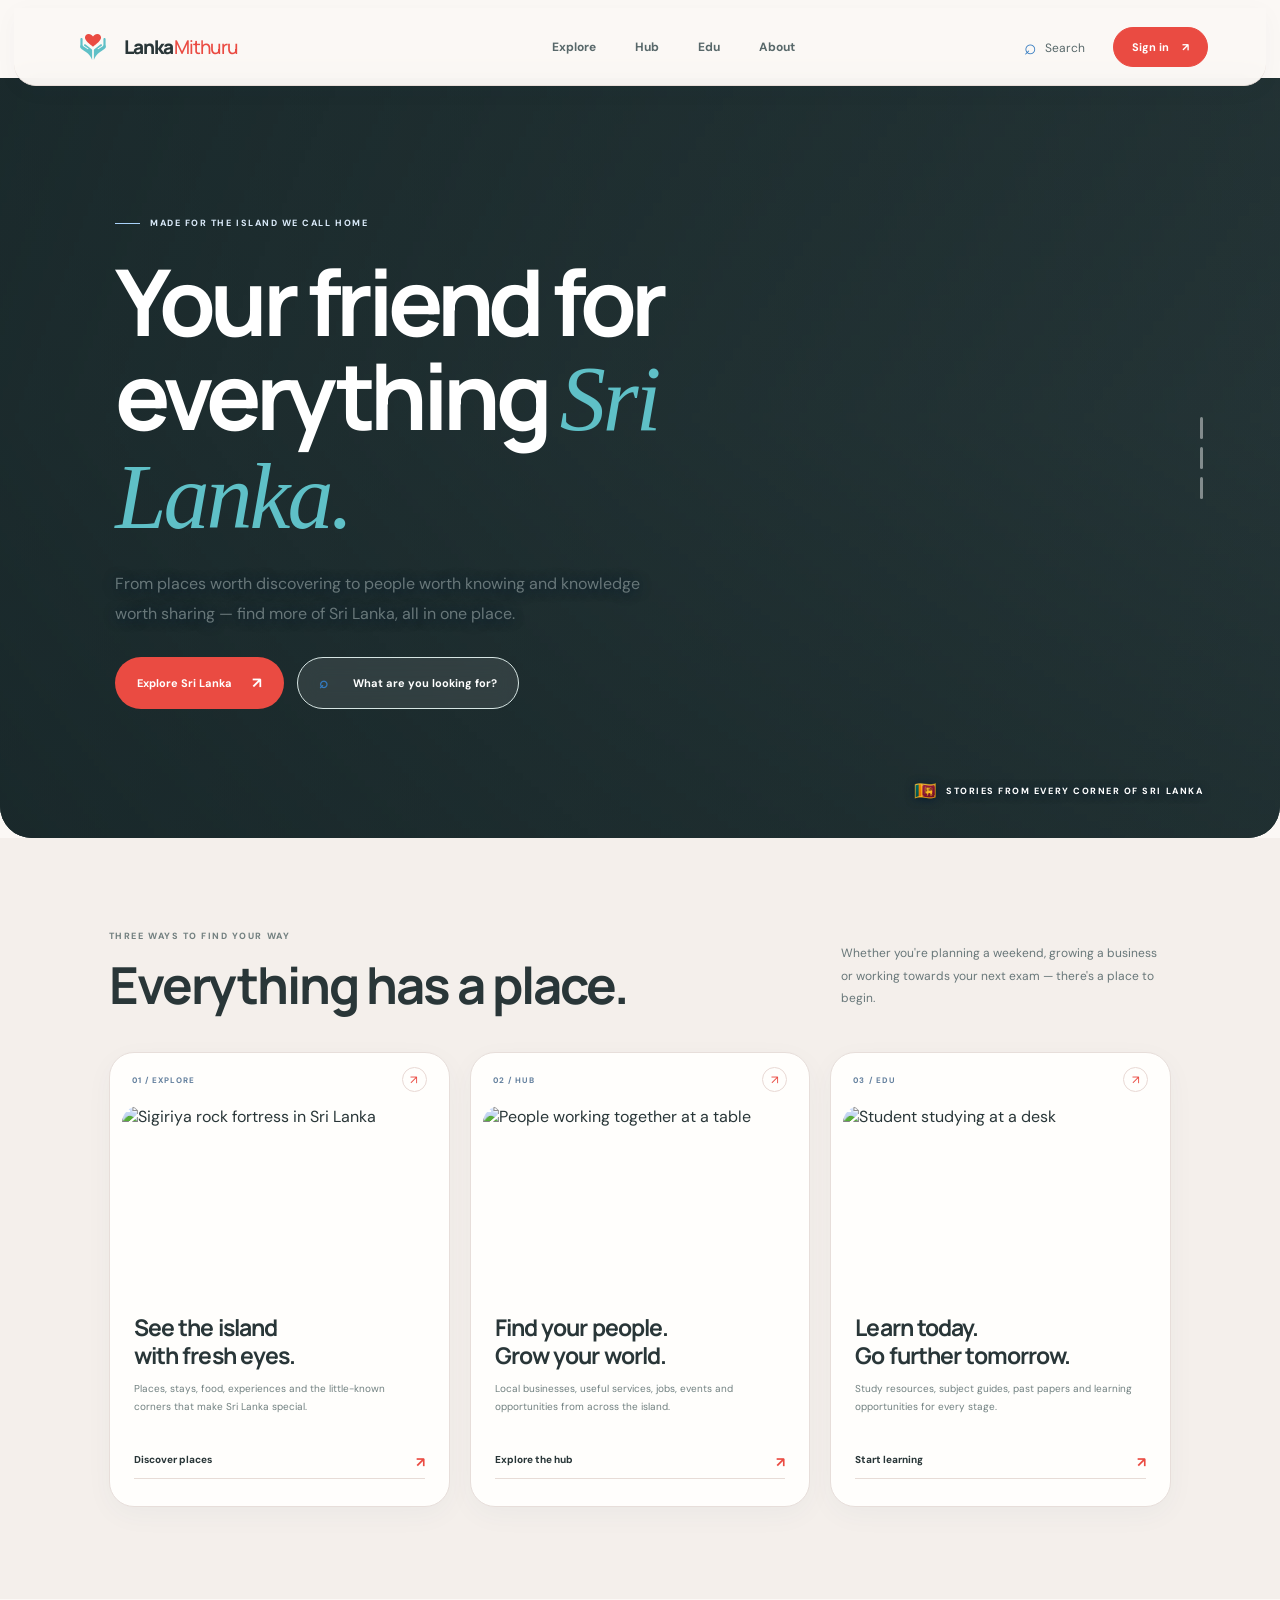
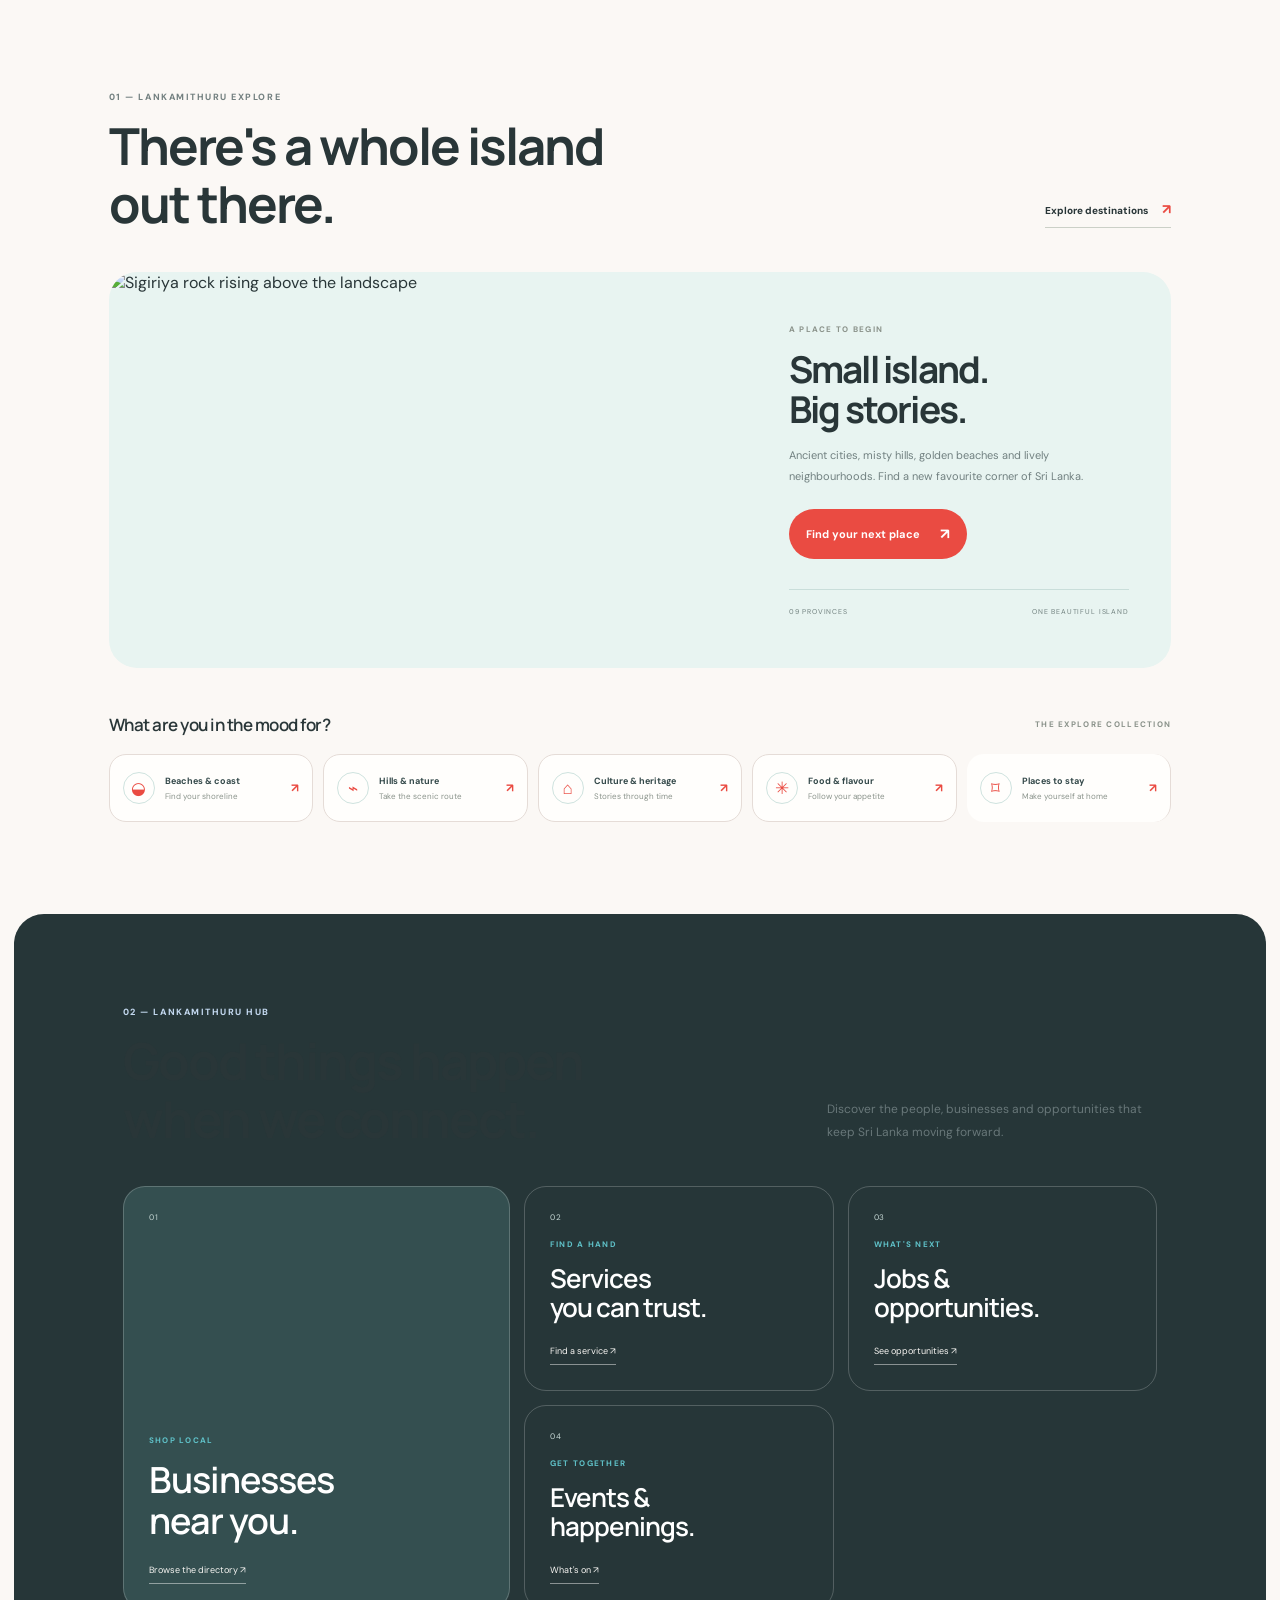
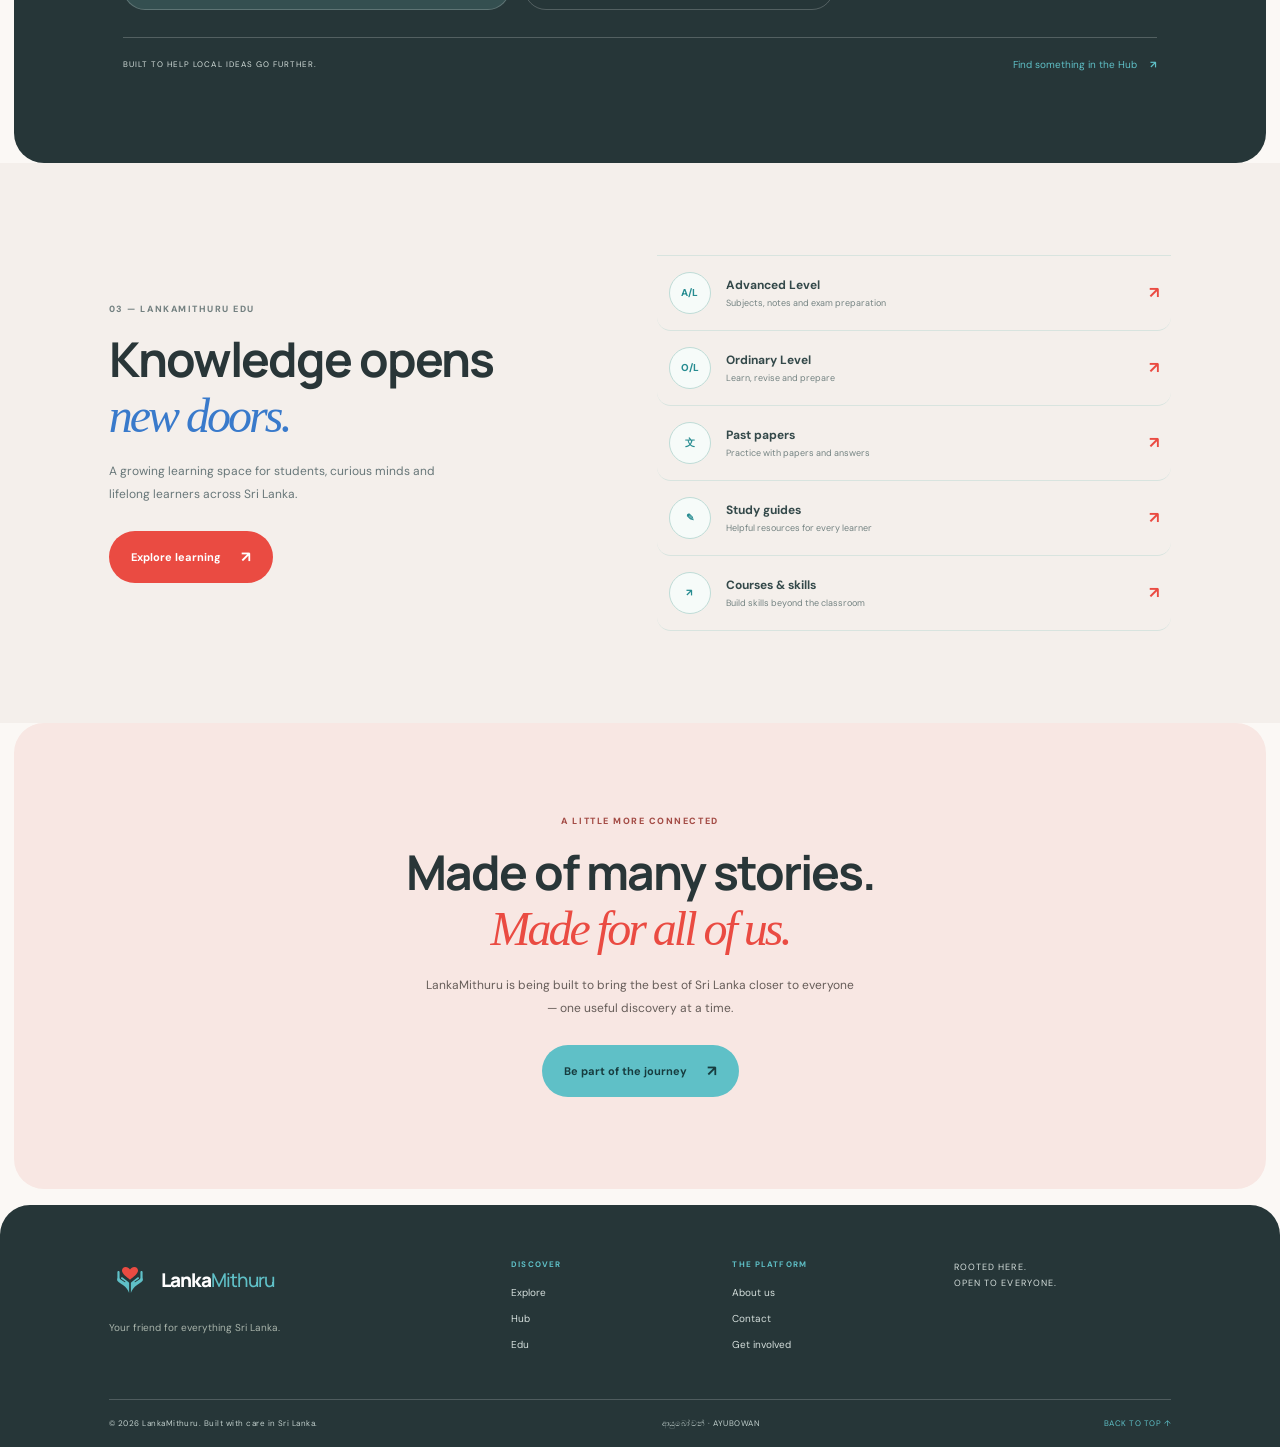
==== commit e0861113: "Fix Sri Lankan hero video source renditions" ====
--- a/index.html
+++ b/index.html
@@ -42,9 +42,9 @@
         <div class="hero-proof"><div class="avatar-stack"><span>ආ</span><span>ල</span><span>ශ්‍රී</span></div><span>A platform built around <strong>our island and its people.</strong></span></div>
       </div>
       <div class="hero-video-backdrop" aria-hidden="true">
-        <video class="hero-bg-video is-visible" muted playsinline webkit-playsinline loop autoplay preload="auto" src="https://videos.pexels.com/video-files/32504505/32504505-hd_1920_1080_30fps.mp4"></video>
-        <video class="hero-bg-video" muted playsinline webkit-playsinline loop preload="auto" src="https://videos.pexels.com/video-files/32702819/32702819-hd_3840_2160_30fps.mp4"></video>
-        <video class="hero-bg-video" muted playsinline webkit-playsinline loop preload="auto" src="https://videos.pexels.com/video-files/34411483/34411483-hd_1920_1080_30fps.mp4"></video>
+        <video class="hero-bg-video is-visible" muted playsinline webkit-playsinline loop autoplay preload="metadata" src="https://videos.pexels.com/video-files/32504505/32504505-hd_1920_1080_60fps.mp4"></video>
+        <video class="hero-bg-video" muted playsinline webkit-playsinline loop preload="metadata" src="https://videos.pexels.com/video-files/32702819/32702819-hd_1920_1080_60fps.mp4"></video>
+        <video class="hero-bg-video" muted playsinline webkit-playsinline loop preload="metadata" src="https://videos.pexels.com/video-files/34411483/34411483-hd_1920_1080_60fps.mp4"></video>
         <div class="hero-video-shade"></div>
         <div class="hero-video-caption"><span>🇱🇰</span> STORIES FROM EVERY CORNER OF SRI LANKA</div>
         <div class="hero-video-progress" aria-hidden="true"><span></span><span></span><span></span></div>
--- a/homepage-showcase.css
+++ b/homepage-showcase.css
@@ -25,7 +25,7 @@
 
 /* Video reliability and explicit stacking: keep footage above the hero paint layer */
 .hero{isolation:isolate}
-.hero-video-backdrop{z-index:0;pointer-events:none;background:#102f50 url('https://images.unsplash.com/photo-1588598198321-9735fd5f7b5a?auto=format&fit=crop&w=2000&q=90') center 46%/cover no-repeat}
+.hero-video-backdrop{z-index:0;pointer-events:none;background:#102f50}
 .hero-copy{position:relative;z-index:3}
 .hero-bg-video{z-index:0;display:block;background:#173c45}
 .hero-video-shade{z-index:1;pointer-events:none}
@@ -38,8 +38,7 @@
 /* Explicit DOM image fallback and deterministic hero stacking */
 .hero{position:relative;isolation:isolate;background:#263638!important}
 .hero-copy{position:relative!important;z-index:5!important}
-.hero-video-backdrop{position:absolute!important;inset:0!important;z-index:1!important;display:block!important;overflow:hidden}
-.hero-bg-fallback{position:absolute;inset:0;width:100%;height:100%;display:block;object-fit:cover;object-position:center 46%;z-index:0}
+ .hero-video-backdrop{position:absolute!important;inset:0!important;z-index:1!important;display:block!important;overflow:hidden;background:#102f50}
 .hero-bg-video{z-index:1!important}
 .hero-video-shade{z-index:2!important}
 .hero-video-caption,.hero-video-progress{z-index:3!important}
--- a/brand-palette.css
+++ b/brand-palette.css
@@ -50,19 +50,8 @@
 .subpage-hero-panel span{color:#718080}.edu-pathway{color:#278C91}.edu-pathway b{color:#EA4B42}
 @media(max-width:650px){.main-nav{background:var(--paper);border-color:#E7DEDA}.main-nav a{color:#58686A}.site-header{background:rgba(251,248,245,.97)}}
 
-/* Homepage hero fallback: keep the Sri Lankan photo after the palette background override */
-.hero-video-backdrop{
-  background-color:#263638;
-  background-image:url("https://images.unsplash.com/photo-1588598198321-9735fd5f7b5a?auto=format&fit=crop&w=2000&q=90");
-  background-position:center 46%;
-  background-size:cover;
-  background-repeat:no-repeat;
-}
-
-
 /* Hero media: slide each playable clip across the full-bleed backdrop */
-.hero-video-backdrop{background-color:#263638!important}
-.hero-bg-fallback{z-index:0!important;opacity:1!important}
+ .hero-video-backdrop{background:#263638!important}
 .hero-bg-video{
   z-index:1!important;
   display:block!important;
--- a/brand-palette.css
+++ b/brand-palette.css
@@ -50,19 +50,8 @@
 .subpage-hero-panel span{color:#718080}.edu-pathway{color:#278C91}.edu-pathway b{color:#EA4B42}
 @media(max-width:650px){.main-nav{background:var(--paper);border-color:#E7DEDA}.main-nav a{color:#58686A}.site-header{background:rgba(251,248,245,.97)}}
 
-/* Homepage hero fallback: keep the Sri Lankan photo after the palette background override */
-.hero-video-backdrop{
-  background-color:#263638;
-  background-image:url("https://images.unsplash.com/photo-1588598198321-9735fd5f7b5a?auto=format&fit=crop&w=2000&q=90");
-  background-position:center 46%;
-  background-size:cover;
-  background-repeat:no-repeat;
-}
-
-
 /* Hero media: slide each playable clip across the full-bleed backdrop */
-.hero-video-backdrop{background-color:#263638!important}
-.hero-bg-fallback{z-index:0!important;opacity:1!important}
+ .hero-video-backdrop{background:#263638!important}
 .hero-bg-video{
   z-index:1!important;
   display:block!important;
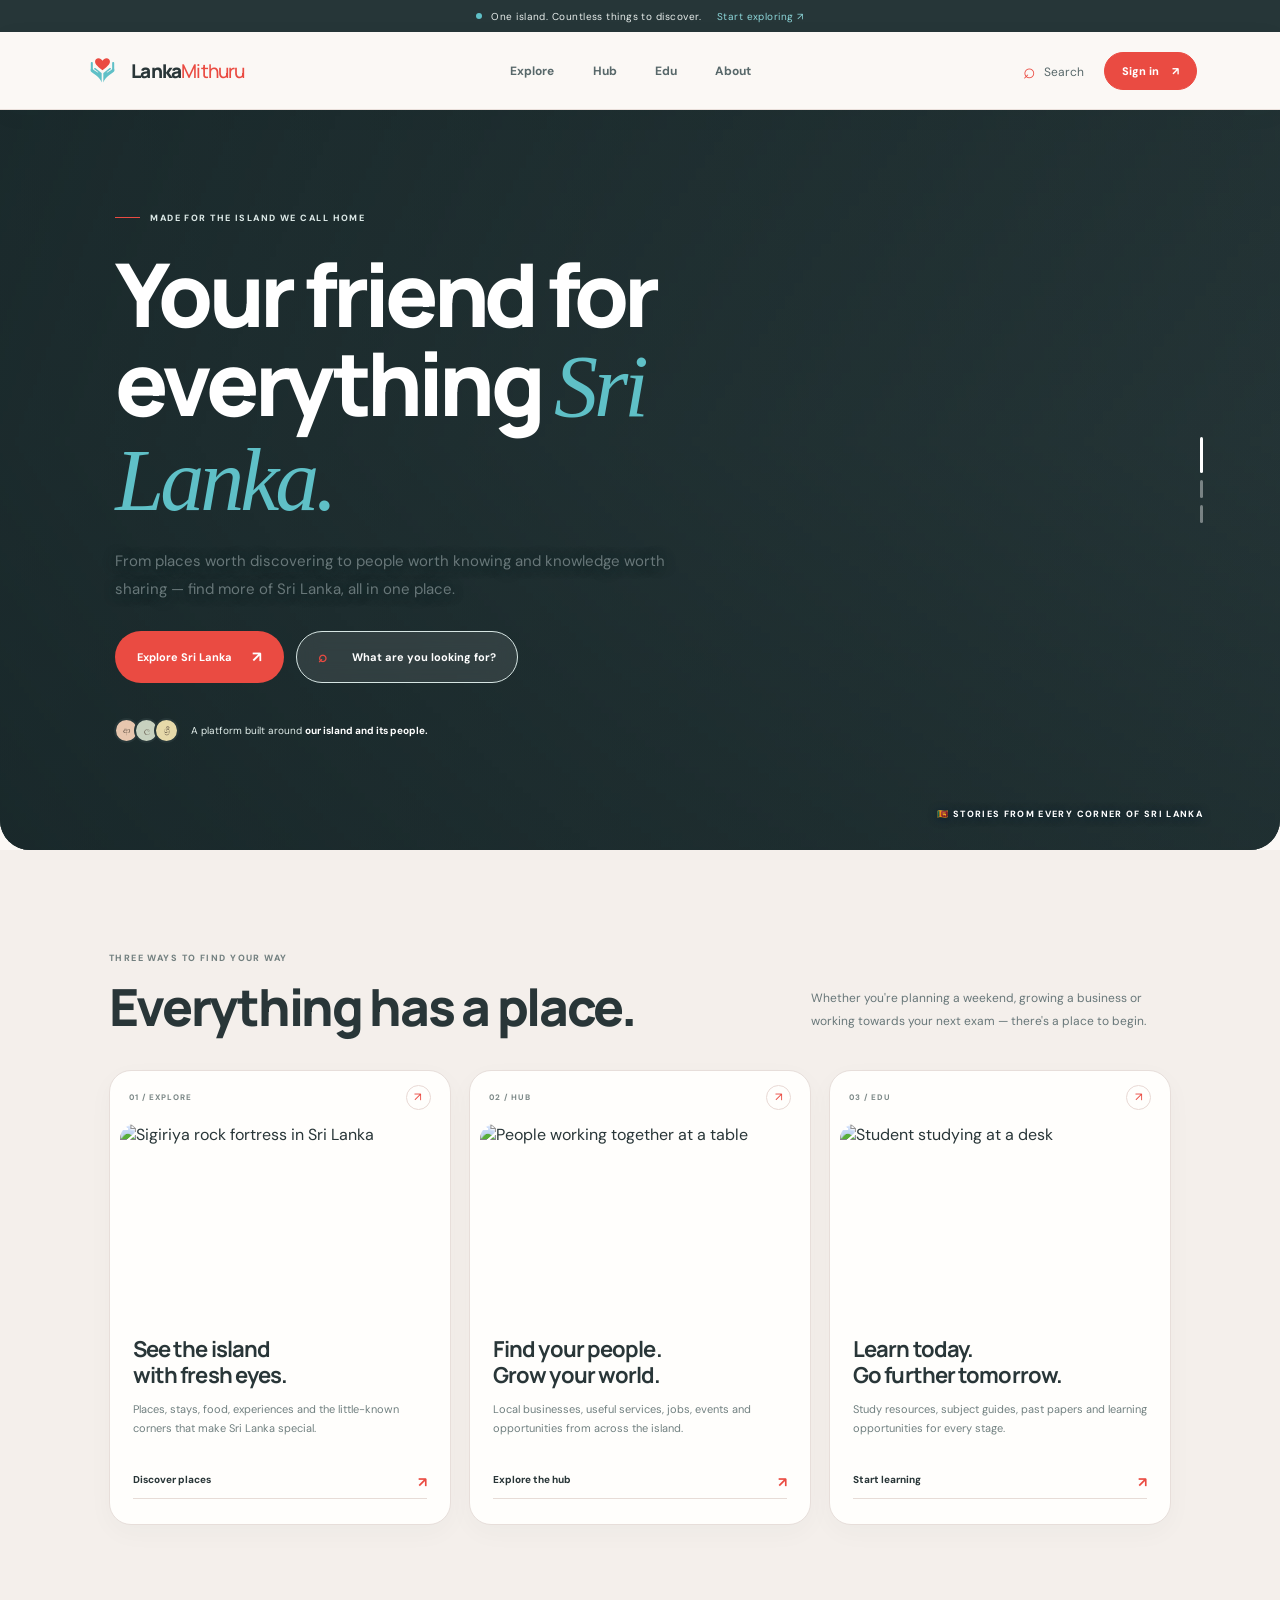
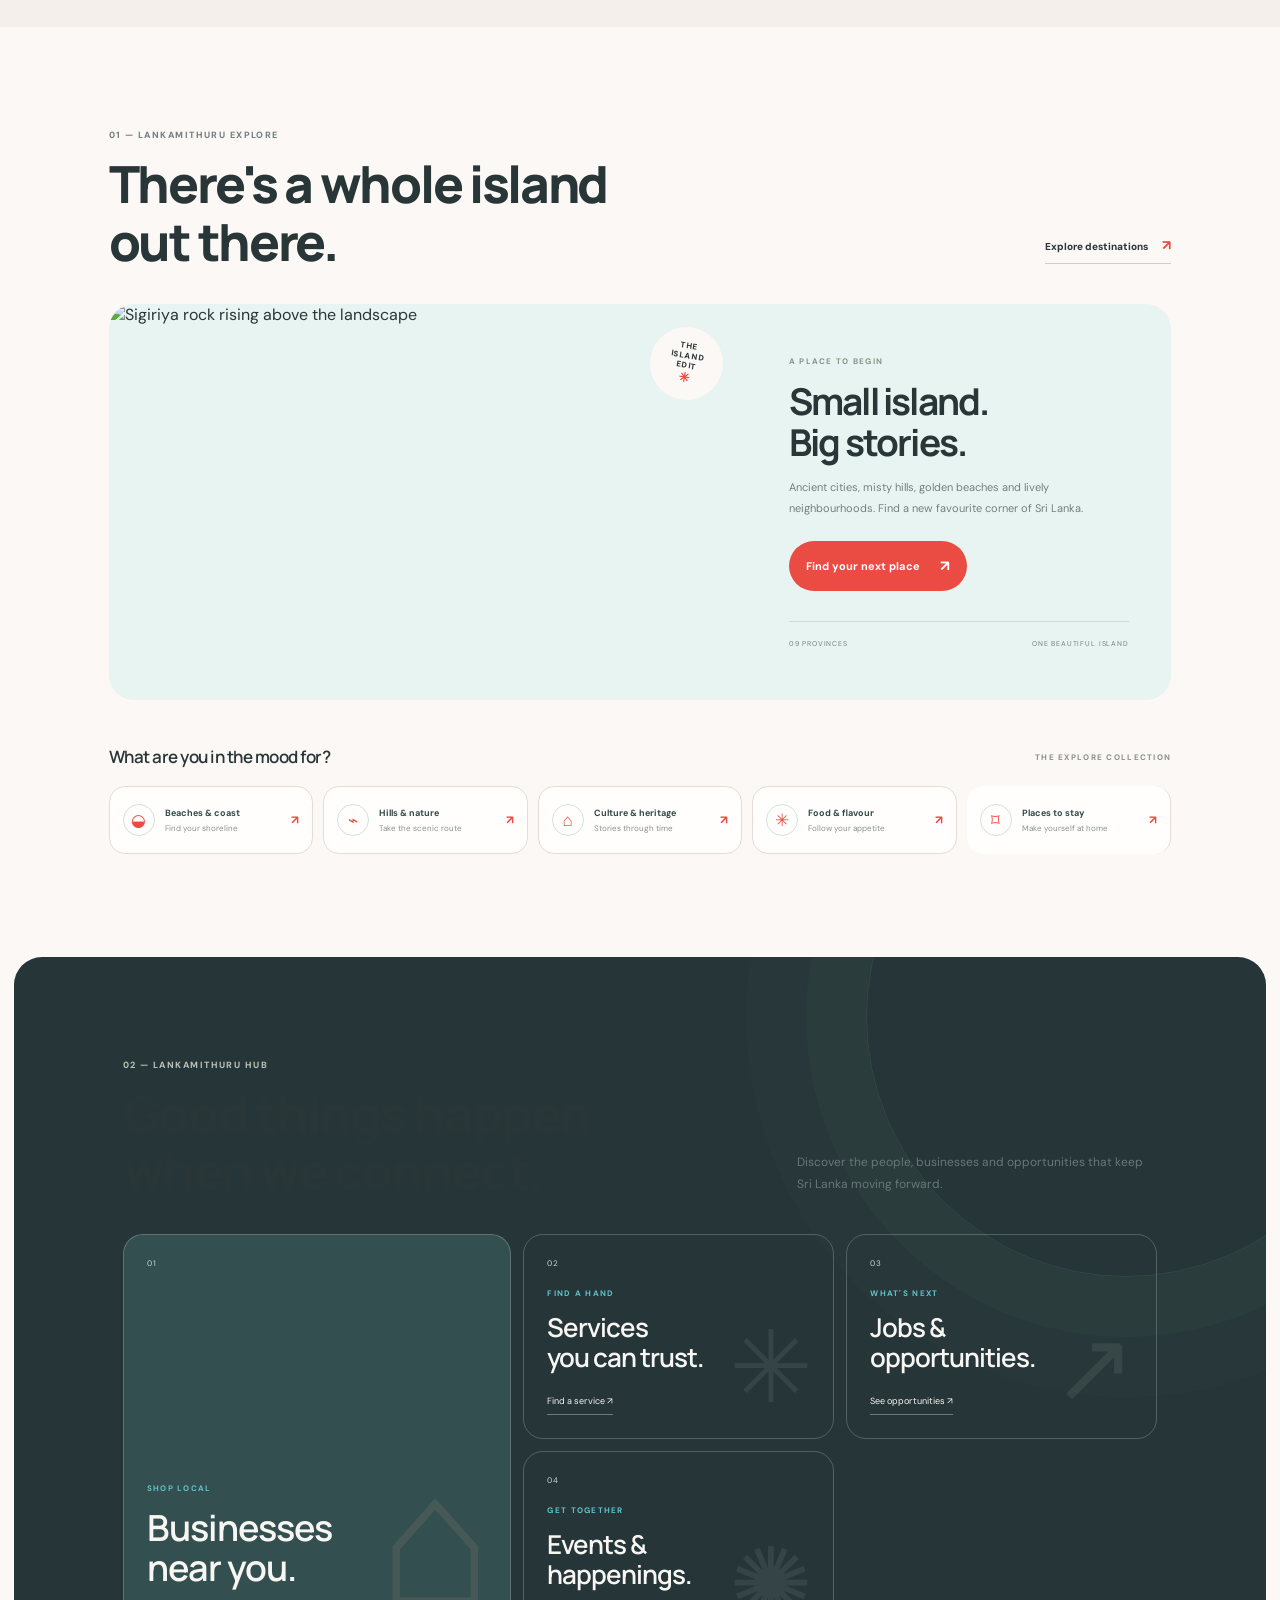
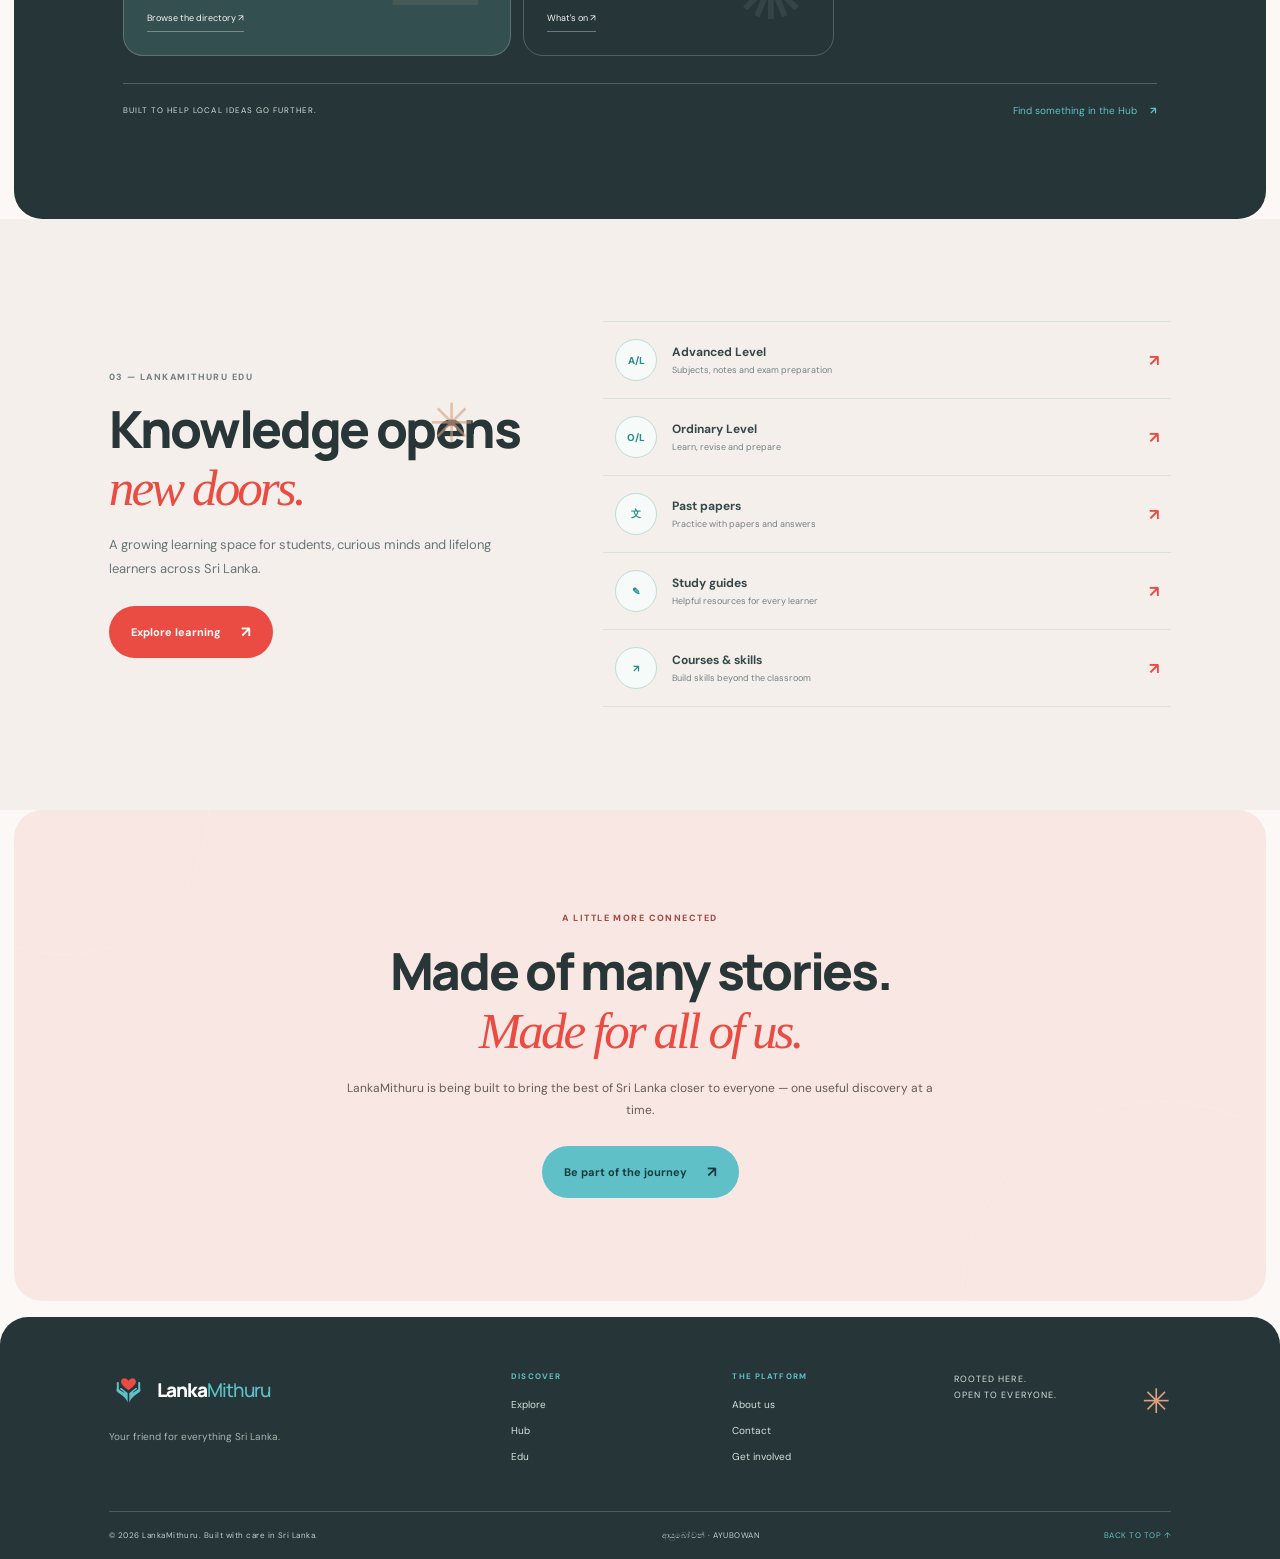
==== commit 8d135943: "Switch page to unified LankaMithuru site assets" ====
--- a/index.html
+++ b/index.html
@@ -14,9 +14,7 @@
   <link rel="preconnect" href="https://fonts.gstatic.com" crossorigin>
   <link href="https://fonts.googleapis.com/css2?family=DM+Sans:wght@400;500;600;700;800&family=Manrope:wght@400;500;600;700;800&display=swap" rel="stylesheet">
   <link rel="stylesheet" href="styles.css">
-  <link rel="stylesheet" href="brand-refresh.css">
-  <link rel="stylesheet" href="homepage-showcase.css">
-  <link rel="stylesheet" href="brand-palette.css">
+  <link rel="stylesheet" href="site.css">
   <script defer src="app.js"></script>
   <link rel="stylesheet" href="brand-palette.css">
 </head>
@@ -42,9 +40,12 @@
         <div class="hero-proof"><div class="avatar-stack"><span>ආ</span><span>ල</span><span>ශ්‍රී</span></div><span>A platform built around <strong>our island and its people.</strong></span></div>
       </div>
       <div class="hero-video-backdrop" aria-hidden="true">
-        <video class="hero-bg-video is-visible" muted playsinline webkit-playsinline loop autoplay preload="metadata" src="https://videos.pexels.com/video-files/32504505/32504505-hd_1920_1080_60fps.mp4"></video>
-        <video class="hero-bg-video" muted playsinline webkit-playsinline loop preload="metadata" src="https://videos.pexels.com/video-files/32702819/32702819-hd_1920_1080_60fps.mp4"></video>
-        <video class="hero-bg-video" muted playsinline webkit-playsinline loop preload="metadata" src="https://videos.pexels.com/video-files/34411483/34411483-hd_1920_1080_60fps.mp4"></video>
+        <video class="hero-bg-video is-visible" muted playsinline webkit-playsinline loop preload="none" aria-hidden="true" data-video-source="https://www.pexels.com/download/video/32504505/" aria-label="Stunning Sri Lankan coastline"></video>
+        <video class="hero-bg-video" muted playsinline webkit-playsinline loop preload="none" aria-hidden="true" data-video-source="https://www.pexels.com/download/video/32702819/" aria-label="Sri Lankan tea plantations"></video>
+        <video class="hero-bg-video" muted playsinline webkit-playsinline loop preload="none" aria-hidden="true" data-video-source="https://www.pexels.com/download/video/34411483/" aria-label="Sri Lankan landscape"></video>
+        
+        
+        
         <div class="hero-video-shade"></div>
         <div class="hero-video-caption"><span>🇱🇰</span> STORIES FROM EVERY CORNER OF SRI LANKA</div>
         <div class="hero-video-progress" aria-hidden="true"><span></span><span></span><span></span></div>
--- a/site.css
+++ b/site.css
@@ -0,0 +1,146 @@
+/* LankaMithuru unified site system — one source of truth */
+:root{
+  --ink:#263638;--muted:#687779;--paper:#FBF8F5;--cream:#F4EFEB;--line:#E7DEDA;
+  --coral:#EA4B42;--turquoise:#5FC0C7;--deep:#263638;--sage:#DDF1F0;
+  --serif:Georgia,'Times New Roman',serif;--sans:'DM Sans',Arial,sans-serif;--display:'Manrope',Arial,sans-serif;
+}
+html{scroll-behavior:smooth;scroll-padding-top:100px}
+body{background:var(--paper);color:var(--ink);font-family:var(--sans);margin:0;-webkit-font-smoothing:antialiased}
+a{color:inherit;text-decoration:none}
+button,input{font:inherit}
+img,video{max-width:100%}
+.site-header{height:78px;margin:0;padding:0 6.5%;background:rgba(251,248,245,.96);border-bottom:1px solid var(--line);border-radius:0;top:0;box-shadow:0 5px 24px #26363808;z-index:50}
+.brand-mark{width:39px;height:39px;color:var(--coral)}.brand-mark img{width:100%;height:100%;object-fit:contain;display:block}
+.brand-word{font:800 19px var(--display);letter-spacing:-.8px;color:var(--ink)}.brand-word span{color:#748181;font-weight:500}
+.main-nav{gap:clamp(18px,3vw,40px);margin-left:0}.main-nav a{font-size:12px;color:#58686A;font-weight:700}
+.main-nav a:hover,.main-nav a[aria-current="page"]{color:var(--coral)}
+.header-actions{gap:14px}.text-button{font-size:12px;color:#526466}.search-symbol{color:var(--coral)}
+.header-cta{border:1px solid #E8C7C2;border-radius:999px;color:#B83C35;padding:11px 17px;font-size:11px;font-weight:800}
+.header-cta:hover,.header-cta.signin-cta,.header-cta.signin-cta:hover{background:var(--coral);border-color:var(--coral);color:white}
+.menu-toggle{cursor:pointer;border-radius:10px}.menu-toggle span{background:var(--ink)}
+.announcement{background:#263638;color:#e8eeec;height:32px;font-size:10px}.announcement a{color:#8dd7da}.announcement-dot{background:var(--turquoise)}
+/* Homepage video hero */
+.hero{display:flex;align-items:center;min-height:min(740px,calc(100svh - 78px));padding:100px 9% 105px;position:relative;isolation:isolate;overflow:hidden;background:#263638;border-radius:0 0 30px 30px}
+.hero-copy{width:min(720px,100%);padding:0;position:relative;z-index:4;color:#fff}
+.hero .eyebrow{color:#dce9e7}.eyebrow{font-size:9px;font-weight:800;letter-spacing:.16em}.eyebrow-line{background:var(--coral)}
+.hero h1{font:800 clamp(48px,7vw,88px)/1.02 var(--display);letter-spacing:-.055em;color:#fff;margin:25px 0 22px;max-width:850px}
+.hero h1 em{font-family:var(--serif);font-weight:400;color:var(--turquoise);letter-spacing:-.045em}
+.hero-intro{max-width:550px;color:#e4ecea;font-size:15px;line-height:1.85;text-shadow:0 1px 12px #0d2223}
+.hero-actions{gap:12px}.button{border-radius:999px;padding:15px 21px;font-size:11px;min-height:48px}
+.hero .button-dark,.button-dark{background:var(--coral);color:white}.hero .button-dark:hover,.button-dark:hover{background:#d83e36}
+.hero .button-light{background:#ffffff18;border-color:#ffffff80;color:#fff;backdrop-filter:blur(10px)}
+.hero .button-light:hover{background:#ffffff2b}
+.hero-proof{color:#e2eeeb}.hero-proof strong{color:#fff}
+.avatar-stack span{border-color:#263638}
+.hero-video-backdrop{position:absolute;inset:0;z-index:0;display:block;overflow:hidden;background:#263638;pointer-events:none}
+.hero-bg-video{position:absolute;inset:0;width:100%;height:100%;object-fit:cover;object-position:center 48%;display:block;opacity:0;z-index:0;transition:opacity 1.1s ease;transform:scale(1.025)}
+.hero-bg-video.is-visible{opacity:1}
+.hero-video-shade{position:absolute;inset:0;z-index:1;background:linear-gradient(90deg,rgba(19,35,36,.78),rgba(19,35,36,.48) 52%,rgba(19,35,36,.18)),linear-gradient(0deg,rgba(19,35,36,.38),transparent 56%,rgba(19,35,36,.14))}
+.hero-video-caption,.hero-video-progress{position:absolute;z-index:2;color:#fff}
+.hero-video-caption{right:6%;bottom:30px;font-size:9px;font-weight:800;letter-spacing:.15em;text-shadow:0 1px 8px #071c32}
+.hero-video-progress{right:6%;top:50%;transform:translateY(-50%);display:flex;flex-direction:column;gap:7px}
+.hero-video-progress span{display:block;width:3px;height:18px;border-radius:9px;background:#ffffff65;transition:height .3s,background .3s}
+.hero-video-progress span.is-current{height:36px;background:#fff}
+.hero-video-status{position:absolute;left:9%;bottom:28px;z-index:2;color:#ffffffa8;font-size:9px;letter-spacing:.08em}
+.section-pad{padding:clamp(64px,8vw,104px) 8.5%}
+.division-section,.edu-section{background:#F4EFEB}
+.section-heading{gap:30px;margin-bottom:34px}
+.section-heading h2,.edu-intro h2,.join-section h2{font:800 clamp(32px,4vw,52px)/1.12 var(--display);letter-spacing:-.045em;color:var(--ink)}
+.section-heading>p{max-width:360px;color:var(--muted);font-size:12px;line-height:1.85}
+.division-grid{gap:18px}
+.division-card{background:#fff;border:1px solid var(--line);border-radius:22px;overflow:hidden;box-shadow:0 8px 26px #26363808}
+.division-card:hover{transform:translateY(-4px);box-shadow:0 18px 38px #26363814}
+.division-number{color:#7d8988}.circle-arrow{color:var(--coral);border-color:#eadbd6}
+.division-image{height:190px;margin:0 10px;border-radius:15px;overflow:hidden}
+.division-content{padding:22px 23px 25px}.division-content h3{color:var(--ink);font-size:22px}
+.division-content p{color:var(--muted);font-size:11px;line-height:1.8}
+.card-link{border-color:var(--line)}.card-link b,.underlined-link span{color:var(--coral)}
+.explore-section{background:var(--paper)}
+.destination-feature{background:#E8F4F1;border-radius:25px;overflow:hidden}
+.destination-copy h3{color:var(--ink)}.destination-copy p{color:var(--muted)}
+.destination-stamp{background:var(--paper);color:var(--ink)}.destination-stamp span{color:var(--coral)}
+.destination-meta{border-color:#c9ded9;color:#748382}
+.category-grid{border:0;gap:10px}.category-item{border:1px solid var(--line);border-radius:16px;background:#fff;padding:17px 13px}
+.category-item:last-child{border-right:1px solid var(--line)}.category-item:hover{background:#F0F8F6}
+.category-icon{color:var(--coral);border-color:#cfe3df}.category-item strong{color:var(--ink)}
+.hub-section{background:#263638;color:#F8F6F3;border-radius:28px;margin:0 14px}
+.hub-tile{border:1px solid #ffffff35;border-radius:20px}.hub-tile:hover{border-color:var(--turquoise);background:#ffffff10}
+.hub-tile-large{background:#344F50}.tile-kicker,.hub-footer a{color:var(--turquoise)}
+.hub-footer{border-color:#ffffff35;color:#d3dedb}
+.edu-section{display:grid;grid-template-columns:.85fr 1.15fr;gap:7%;align-items:center}
+.edu-intro h2 em,.join-section h2 em{color:var(--coral)}
+.edu-intro p{color:var(--muted);font-size:13px;line-height:1.85;max-width:410px}
+.edu-resources{border-color:#d8e4df}.edu-resources>a{border-color:#d8e4df;padding:17px 12px}
+.edu-resources>a:hover{background:#fff}.resource-icon{background:#fff;border-color:#cfe3df;color:#278c91}
+.edu-resources strong{color:var(--ink)}.edu-resources small{color:#748382}.edu-resources b{color:var(--coral)}
+.join-section{background:#F8E7E3;color:var(--ink);border-radius:28px;margin:0 14px}
+.join-section h2{color:var(--ink)}.join-section p{color:#665d59;max-width:600px;line-height:1.85}
+.button-cream{background:var(--coral);color:#fff}.button-cream:hover{background:#d83e36}
+.site-footer{background:#263638;color:#F5F3EF;border-radius:28px 28px 0 0;margin-top:16px}
+.brand-footer .brand-word{color:#fff}.brand-footer .brand-word span{color:var(--turquoise)}
+.brand-footer .brand-mark{color:#fff}.footer-column strong{color:var(--turquoise)}
+.footer-column a,.footer-note,.footer-bottom{color:#d5dfdc}.footer-bottom{border-color:#ffffff30}.footer-bottom a{color:var(--turquoise)}
+.search-modal{background:#17282999;z-index:100}.search-panel{background:#fff;border:1px solid var(--line);border-radius:22px;box-shadow:0 25px 80px #0d242433}
+.search-field>span{color:var(--coral)}.search-result-link{border-bottom:1px solid #eee7e2;color:#405354}
+.search-results button:hover,.search-result-link:hover{background:#F0F8F6;color:#247d82}.search-result-link b{color:var(--coral)}
+.toast{background:#263638;border-radius:999px}
+/* Subpages */
+.subpage-hero{background:#F4EFEB;min-height:440px;padding:78px 8.5% 64px}
+.subpage-hero h1{font:800 clamp(44px,6vw,72px)/1.05 var(--display);letter-spacing:-.055em;color:var(--ink)}
+.subpage-hero h1 em{font:400 1em var(--serif);color:var(--coral)}
+.subpage-hero>p{color:var(--muted);font-size:14px;line-height:1.85;max-width:530px}
+.subpage-hero-image{border-radius:24px;box-shadow:0 18px 45px #26363812}
+.subpage-hero-panel{border-color:#d7e1dd}.subpage-hero-panel strong{color:#277d82}.subpage-hero-panel span{color:#718080}
+.edu-pathway{color:#278c91}.edu-pathway b{color:#e7aaa2}
+.subpage-section{padding:76px 8.5%}
+.subpage-card-grid{gap:16px}
+.subpage-card{border:1px solid var(--line);border-radius:20px;background:#fff;box-shadow:0 6px 22px #26363807}
+.subpage-card:hover{border-color:#b9ded9;box-shadow:0 14px 32px #26363812}
+.subpage-card-icon{background:#E6F4F1;color:#278c91}
+.subpage-card h3{color:var(--ink)}.subpage-card p{color:var(--muted)}.subpage-card>span:last-child{color:var(--coral)}
+.subpage-callout{background:#E8F4F1;border-radius:24px}
+.subpage-callout h2{color:var(--ink)}.subpage-callout p{color:var(--muted)}
+/* Sign-in page compatibility */
+.signin-page{background:var(--paper)}.signin-header{background:rgba(251,248,245,.96);border-bottom:1px solid var(--line)}
+@media(max-width:900px){
+ .main-nav{gap:18px}
+ .hero{padding-left:7%;padding-right:7%}
+ .edu-section{grid-template-columns:1fr;gap:38px}
+}
+@media(max-width:650px){
+ .site-header{height:70px;padding:0 5%;margin:0;top:0;border-radius:0}
+ .main-nav{display:none;position:absolute;left:0;right:0;top:70px;margin:0;padding:18px 6% 22px;background:var(--paper);border-bottom:1px solid var(--line);box-shadow:0 15px 25px #26363812;flex-direction:column;align-items:stretch;gap:0}
+ .main-nav.open{display:flex}.main-nav a{padding:13px 0;border-bottom:1px solid var(--line)}
+ .header-actions{gap:9px}.header-cta{padding:9px 12px;font-size:10px}
+ .hero{min-height:calc(88svh - 70px);padding:80px 7% 82px;border-radius:0 0 22px 22px}
+ .hero h1{font-size:clamp(45px,12vw,66px);letter-spacing:-.055em;margin:20px 0}
+ .hero-intro{font-size:13px;max-width:95%}.hero-proof{display:none}
+ .hero-video-caption{left:7%;right:auto;bottom:20px;font-size:8px}
+ .hero-video-progress{right:5%}.hero-video-status{left:7%;bottom:48px}
+ .section-pad{padding:62px 6%}
+ .section-heading{align-items:flex-start;flex-direction:column;gap:12px}
+ .division-grid{grid-template-columns:1fr;gap:14px}.division-image{height:205px}
+ .destination-feature{grid-template-columns:1fr}.destination-image{min-height:250px}
+ .category-grid{grid-template-columns:1fr 1fr}.category-item{min-height:74px}
+ .hub-section,.join-section{margin-left:7px;margin-right:7px;border-radius:22px}
+ .hub-grid{grid-template-columns:1fr}.hub-tile{min-height:185px}
+ .edu-section{padding:62px 6%}.edu-resources>a{gap:10px}
+ .site-footer{border-radius:22px 22px 0 0}.footer-main{grid-template-columns:1fr 1fr;gap:28px}
+ .footer-bottom{flex-wrap:wrap;gap:12px}
+ .subpage-hero{padding:55px 6% 40px;min-height:0}
+ .subpage-hero h1{font-size:clamp(42px,11vw,58px);letter-spacing:-.05em}
+ .subpage-hero>p{font-size:12px}
+ .subpage-hero-image{position:relative;right:auto;top:auto;width:100%;height:220px;margin-top:28px}
+ .subpage-section{padding:58px 6%}
+ .subpage-card-grid{grid-template-columns:1fr;gap:11px}
+ .subpage-card{min-height:175px;padding:21px;border-radius:18px}
+ .subpage-callout{margin:0 6% 42px;padding:27px 22px;display:flex;flex-direction:column;align-items:flex-start;border-radius:20px}
+ .subpage-callout h2{font-size:28px}
+ .subpage-hero-panel{gap:14px;flex-wrap:wrap;margin-top:35px}
+ .subpage-hero-panel>div{min-width:42%;padding-right:0}
+ .edu-pathway{margin-top:34px;gap:9px;font-size:8px}
+}
+@media(prefers-reduced-motion:reduce){
+ html{scroll-behavior:auto}.hero-bg-video{display:none}.hero-video-progress{display:none}
+ *,*::before,*::after{animation-duration:.01ms!important;animation-iteration-count:1!important;transition-duration:.01ms!important}
+}
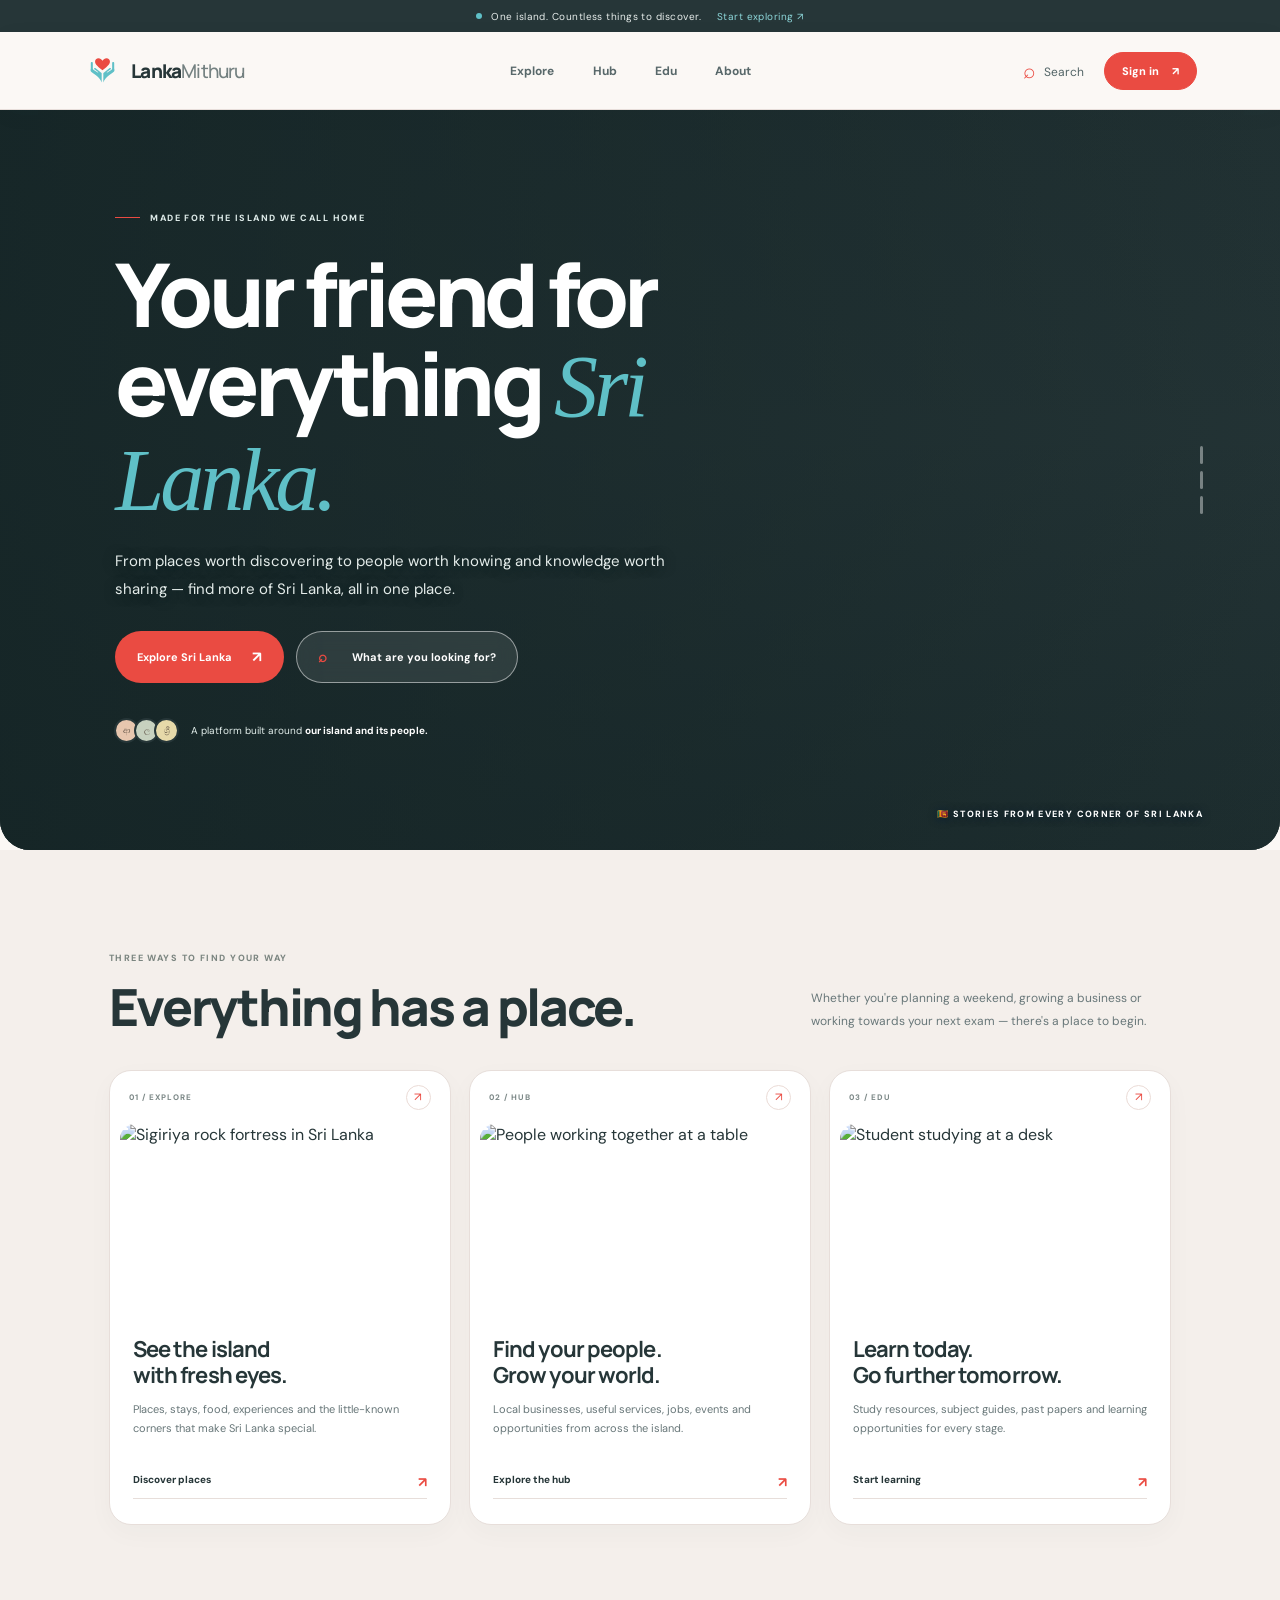
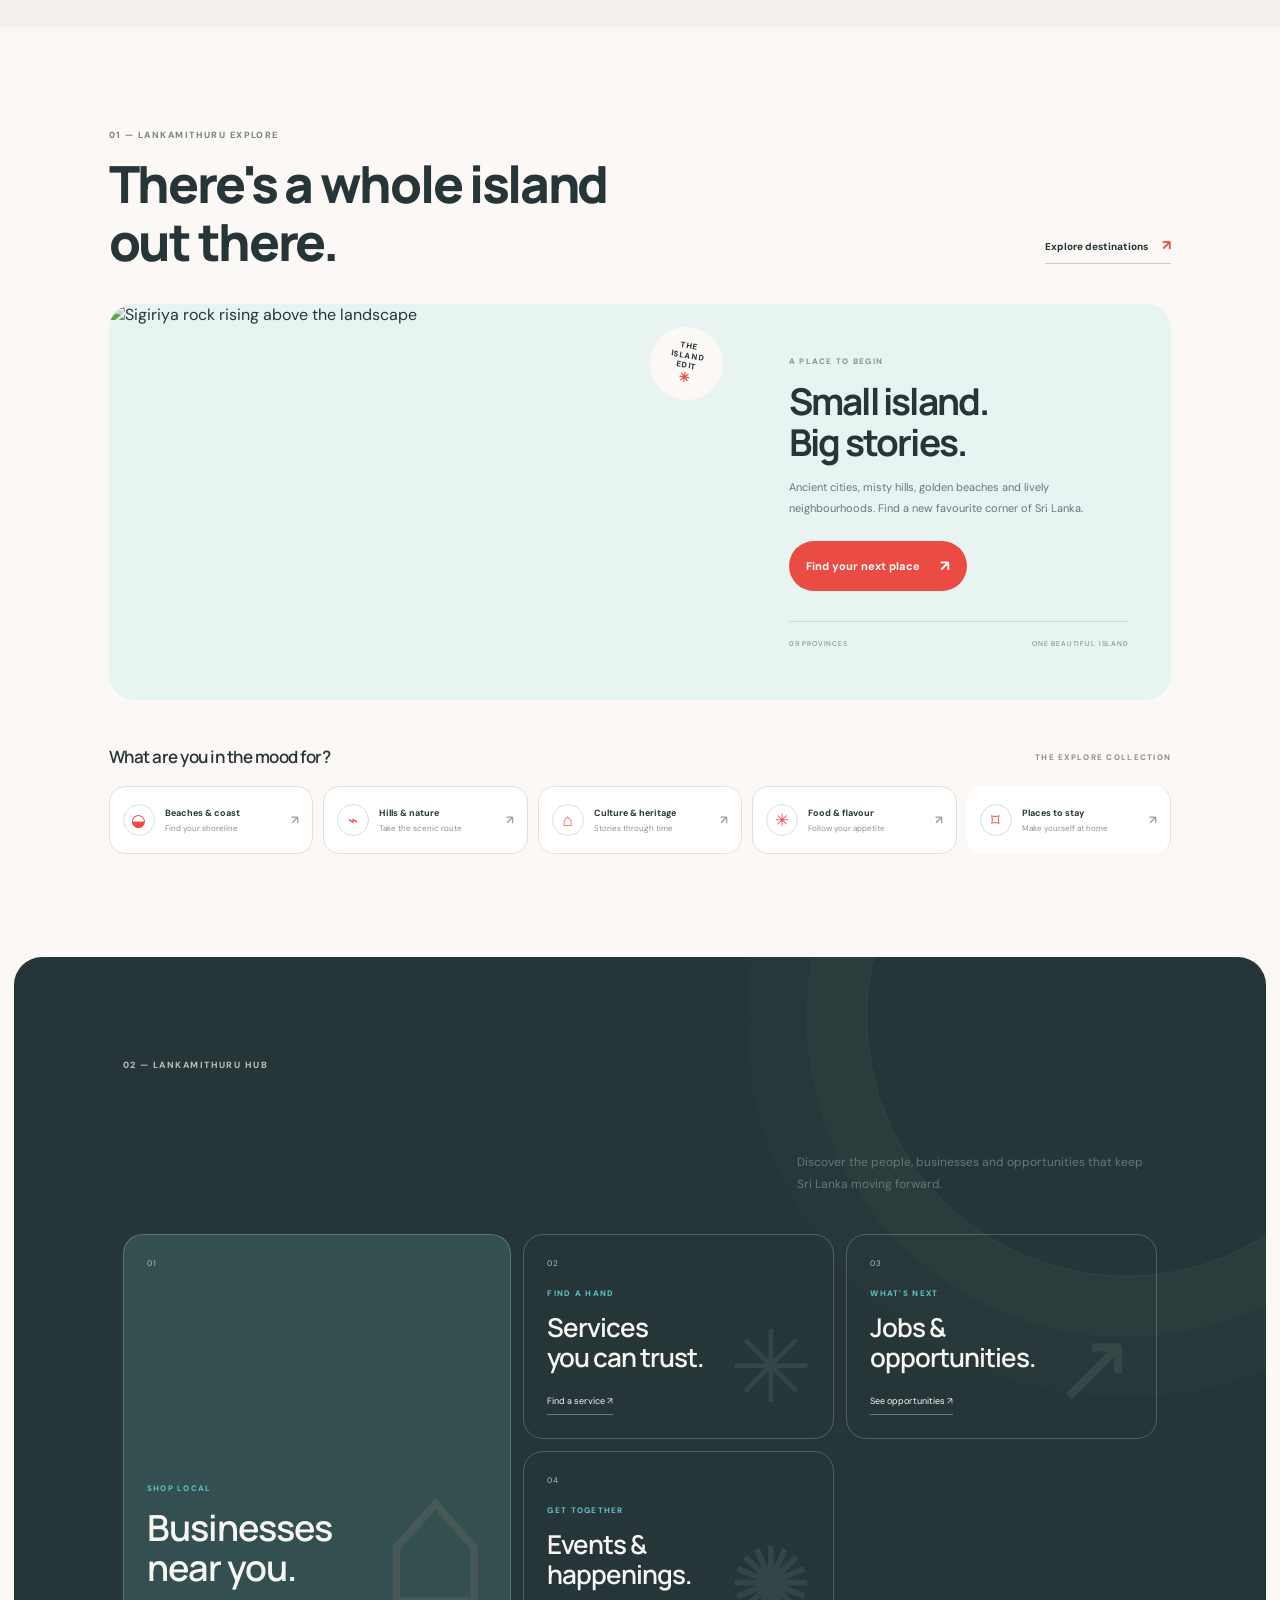
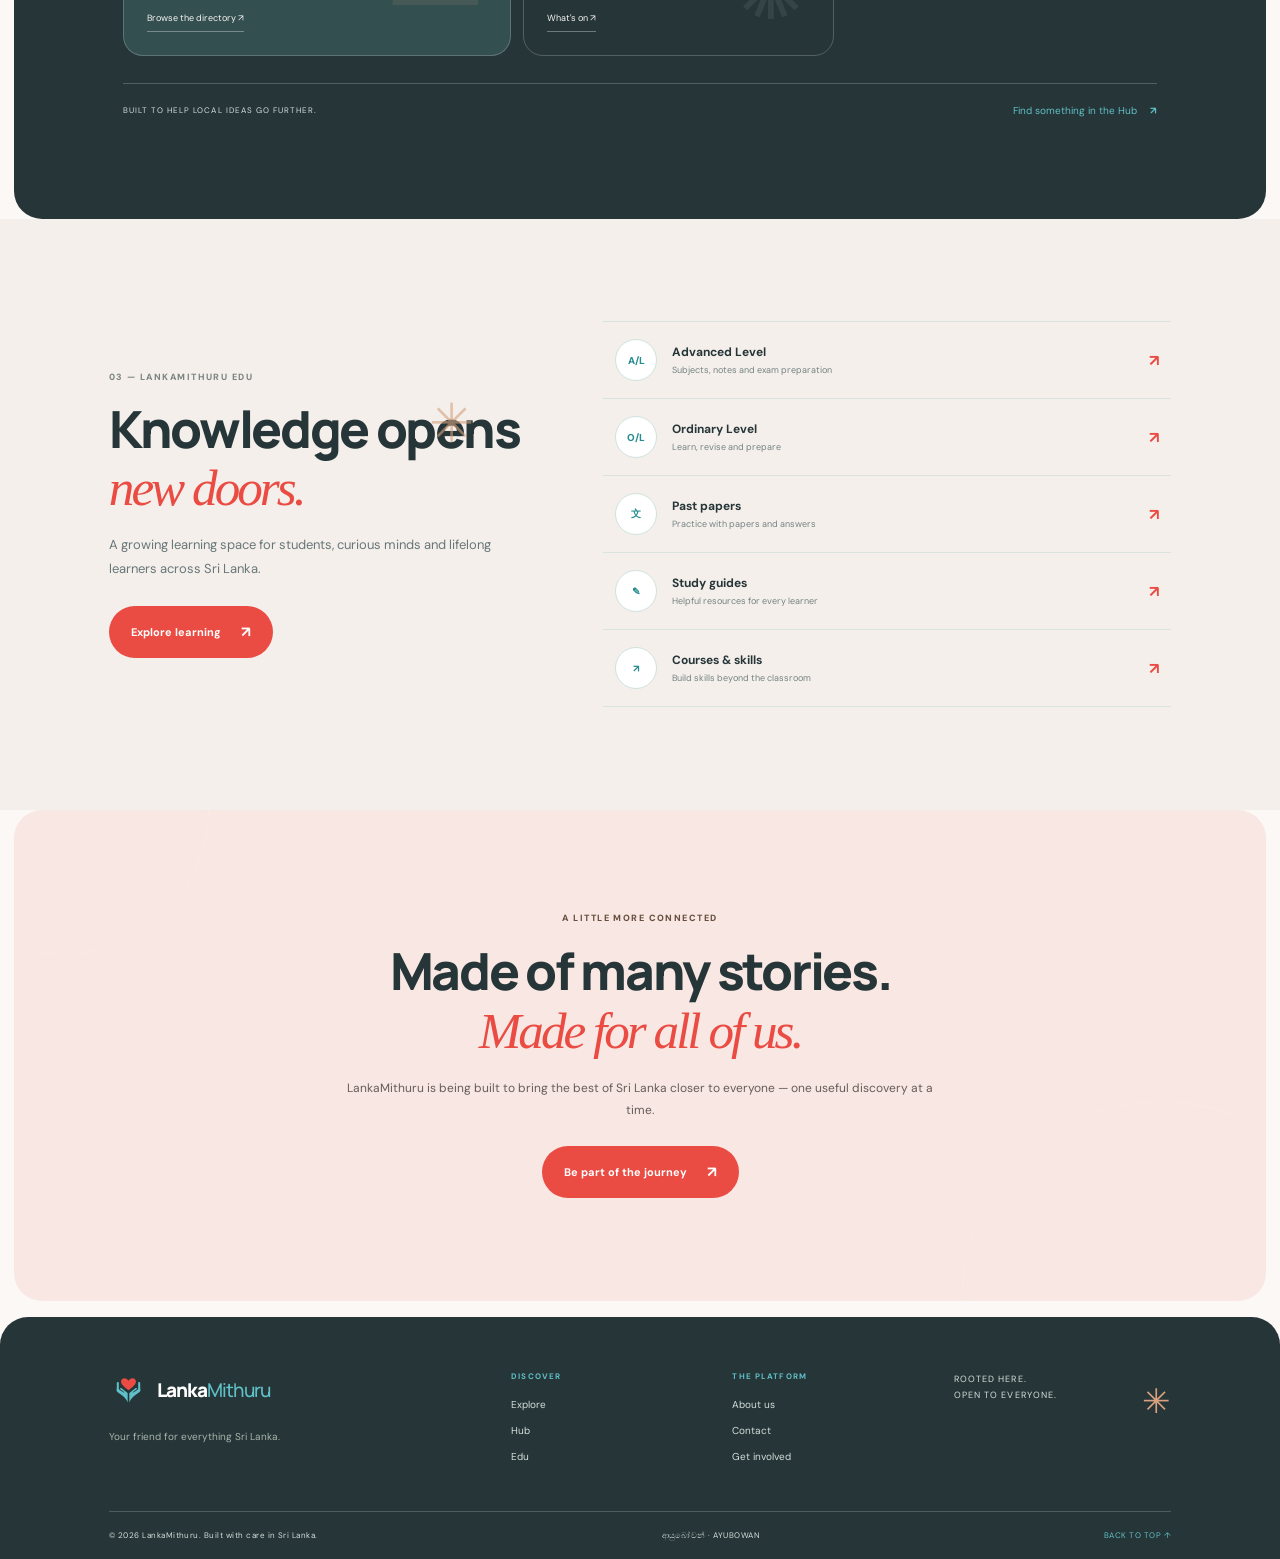
==== commit 3dd73d6e: "Remove obsolete stylesheet references" ====
--- a/index.html
+++ b/index.html
@@ -16,7 +16,6 @@
   <link rel="stylesheet" href="styles.css">
   <link rel="stylesheet" href="site.css">
   <script defer src="app.js"></script>
-  <link rel="stylesheet" href="brand-palette.css">
 </head>
 <body>
   <div class="announcement"><span class="announcement-dot"></span> One island. Countless things to discover. <a href="explore.html">Start exploring <span aria-hidden="true">↗</span></a></div>
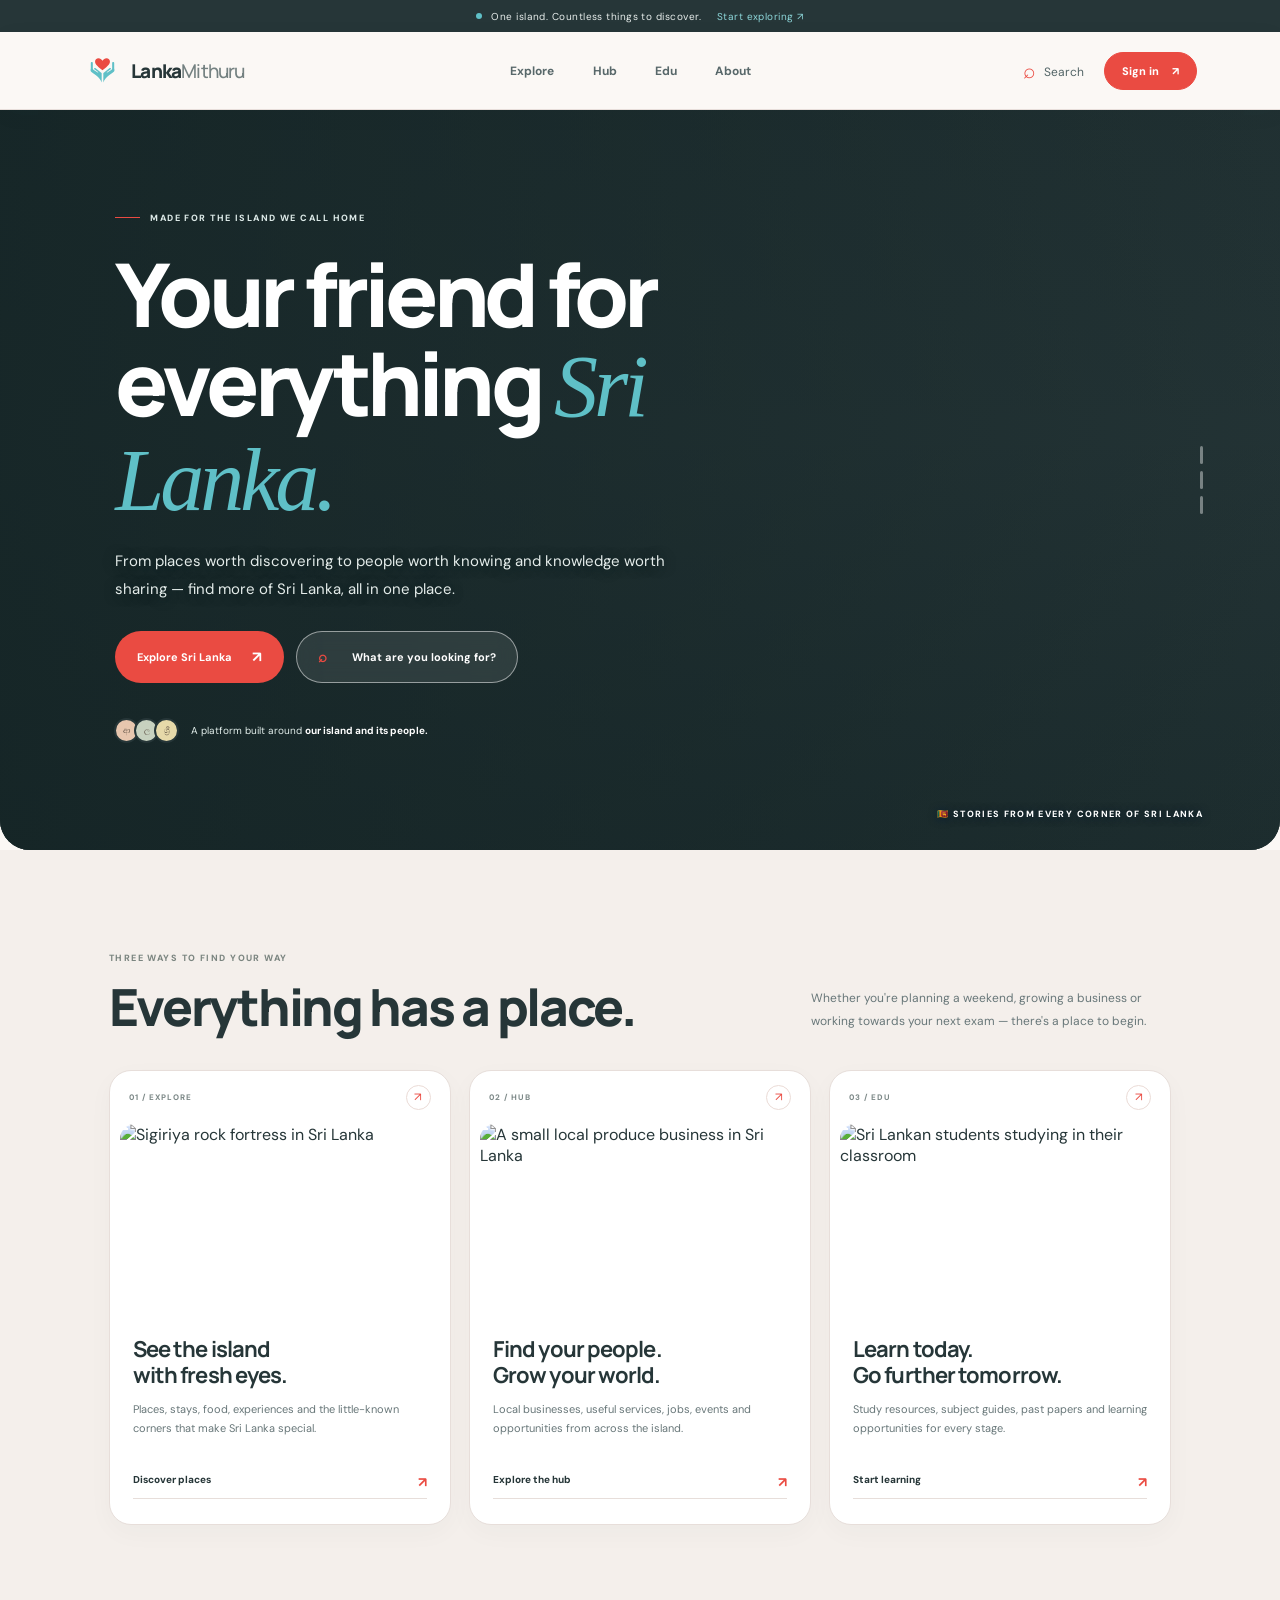
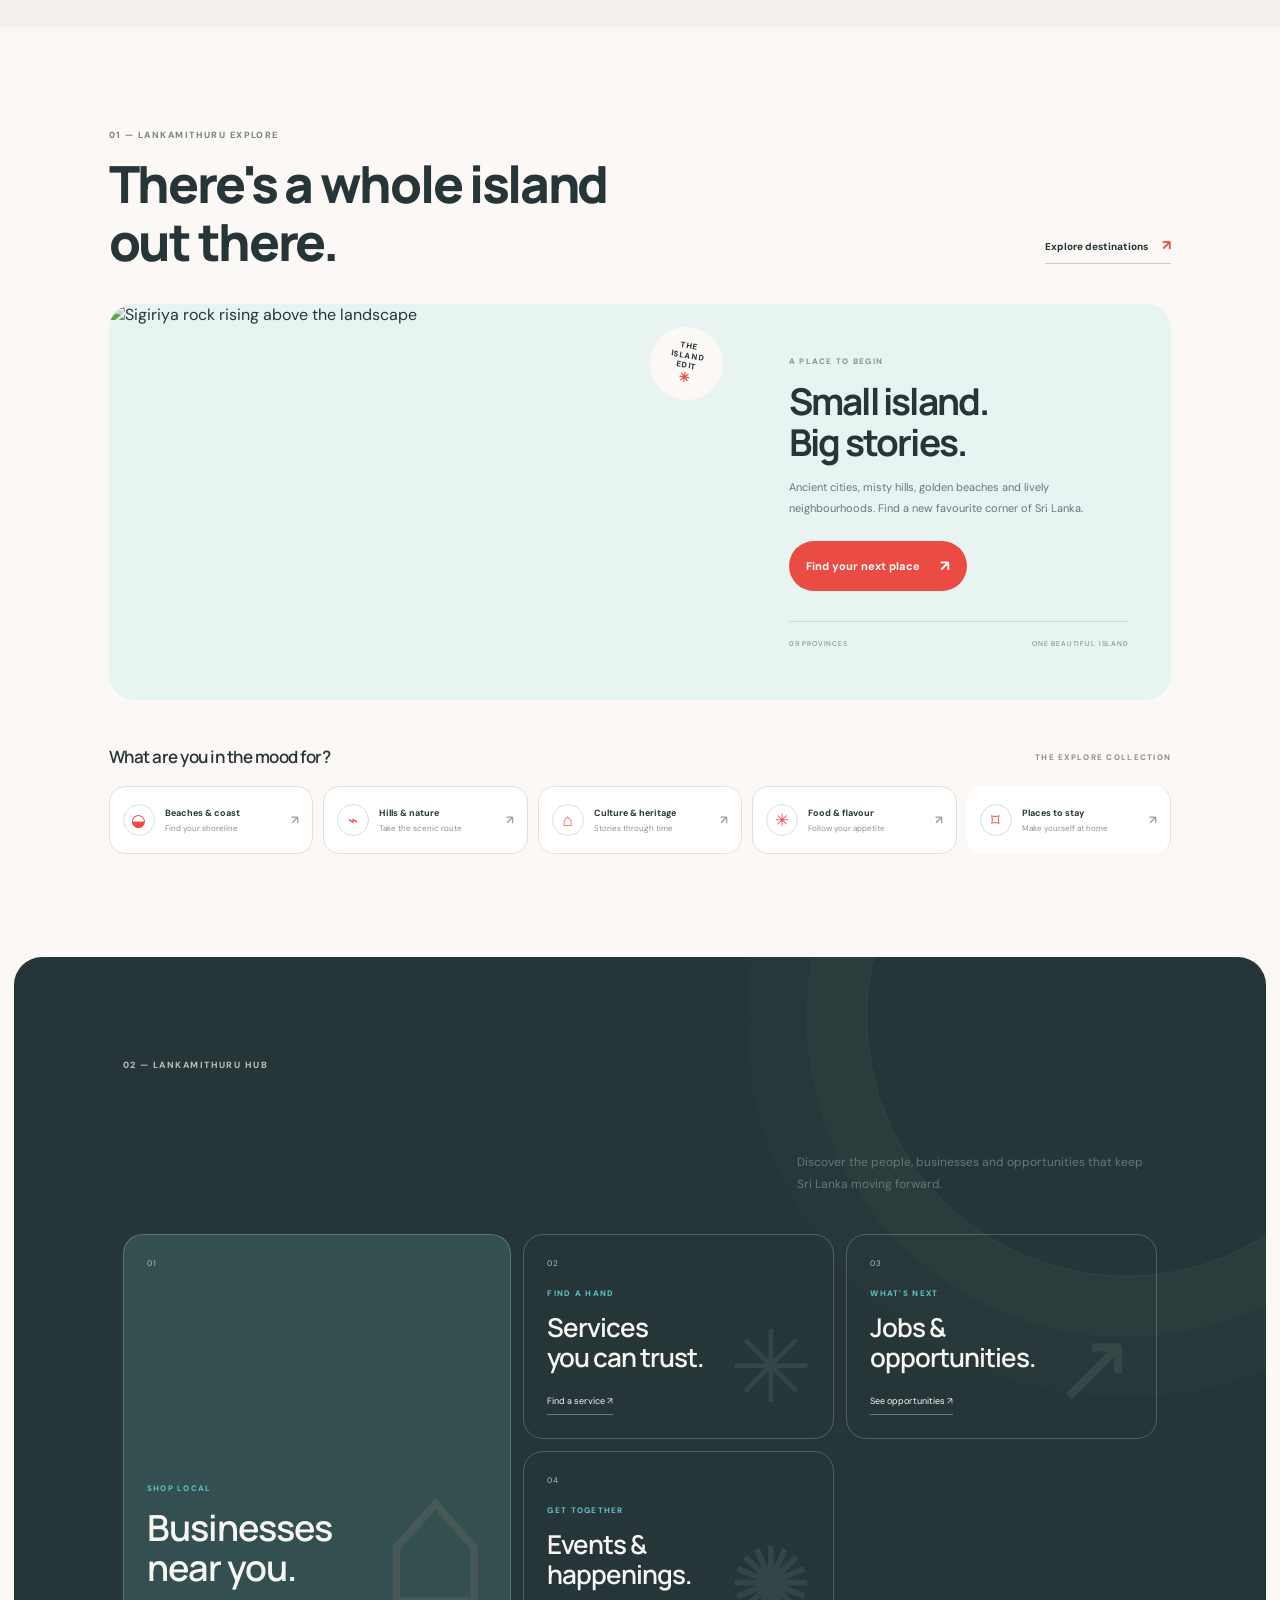
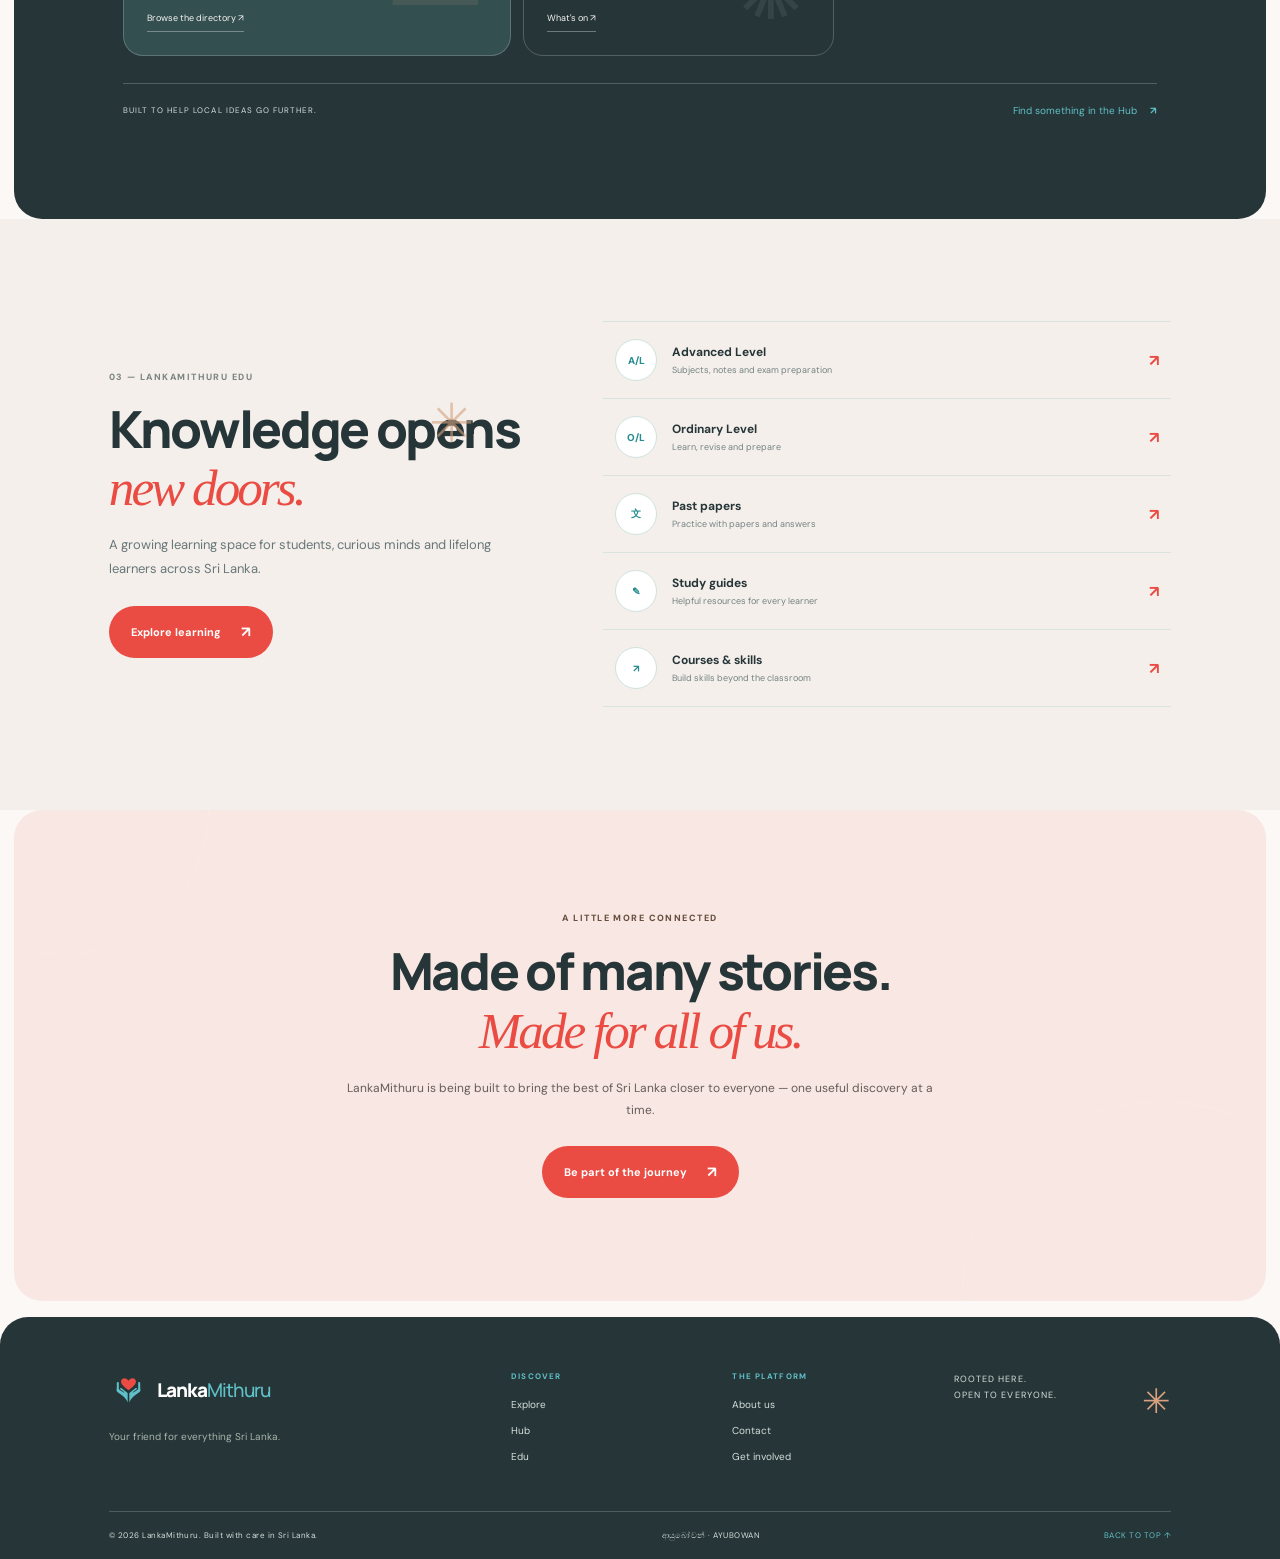
==== commit f5d27f48: "Add Sri Lankan photo rotations to the three homepage divisions" ====
--- a/index.html
+++ b/index.html
@@ -55,9 +55,21 @@
 <section class="division-section section-pad" id="discover">
       <div class="section-heading"><div><div class="eyebrow">THREE WAYS TO FIND YOUR WAY</div><h2>Everything has a place.</h2></div><p>Whether you're planning a weekend, growing a business or working towards your next exam — there's a place to begin.</p></div>
       <div class="division-grid">
-        <a class="division-card explore-card" href="explore.html"><div class="division-top"><span class="division-number">01 / EXPLORE</span><span class="circle-arrow">↗</span></div><div class="division-image"><img src="https://images.pexels.com/photos/36208129/pexels-photo-36208129.jpeg?auto=compress&cs=tinysrgb&w=1000" alt="Sigiriya rock fortress in Sri Lanka"></div><div class="division-content"><h3>See the island<br>with fresh eyes.</h3><p>Places, stays, food, experiences and the little-known corners that make Sri Lanka special.</p><span class="card-link">Discover places <b>↗</b></span></div></a>
-        <a class="division-card hub-card" href="hub.html"><div class="division-top"><span class="division-number">02 / HUB</span><span class="circle-arrow">↗</span></div><div class="division-image"><img src="https://images.unsplash.com/photo-1521737711867-e3b97375f902?auto=format&fit=crop&w=1000&q=85" alt="People working together at a table"></div><div class="division-content"><h3>Find your people.<br>Grow your world.</h3><p>Local businesses, useful services, jobs, events and opportunities from across the island.</p><span class="card-link">Explore the hub <b>↗</b></span></div></a>
-        <a class="division-card edu-card" href="edu.html"><div class="division-top"><span class="division-number">03 / EDU</span><span class="circle-arrow">↗</span></div><div class="division-image"><img src="https://images.unsplash.com/photo-1503676260728-1c00da094a0b?auto=format&fit=crop&w=1000&q=85" alt="Student studying at a desk"></div><div class="division-content"><h3>Learn today.<br>Go further tomorrow.</h3><p>Study resources, subject guides, past papers and learning opportunities for every stage.</p><span class="card-link">Start learning <b>↗</b></span></div></a>
+        <a class="division-card explore-card" href="explore.html"><div class="division-top"><span class="division-number">01 / EXPLORE</span><span class="circle-arrow">↗</span></div><div class="division-image photo-rotation" data-photo-rotation>
+            <img class="photo-frame is-active" src="https://images.pexels.com/photos/36208129/pexels-photo-36208129.jpeg?auto=compress&cs=tinysrgb&w=1000" alt="Sigiriya rock fortress in Sri Lanka" fetchpriority="high">
+            <img class="photo-frame" src="https://wonderscapestravels.com/assets/images/banner/tours.jpg" alt="Sri Lankan hill country and scenic train journey" loading="lazy">
+            <img class="photo-frame" src="https://www.kuoni.at/fileadmin/k/ku_new/Bilder_2022/Kuoni_Content_Blog_Sri_Lanka_Reisetrend_2026.jpg" alt="The landscape around Sigiriya in Sri Lanka" loading="lazy">
+          </div><div class="division-content"><h3>See the island<br>with fresh eyes.</h3><p>Places, stays, food, experiences and the little-known corners that make Sri Lanka special.</p><span class="card-link">Discover places <b>↗</b></span></div></a>
+        <a class="division-card hub-card" href="hub.html"><div class="division-top"><span class="division-number">02 / HUB</span><span class="circle-arrow">↗</span></div><div class="division-image photo-rotation" data-photo-rotation>
+            <img class="photo-frame is-active" src="https://www.icrc.org/sites/default/files/styles/desktop_full/public/document/image/sri-lanka-micro-economic-01_0.jpg.webp?h=6b6cba8&amp;itok=7SPSWGCc" alt="A small local produce business in Sri Lanka" loading="lazy">
+            <img class="photo-frame" src="https://www.voyagesrilanka.fr/cdn/lk-public/shopping-MAX-w1000h600.jpg" alt="A busy Sri Lankan local market" loading="lazy">
+            <img class="photo-frame" src="https://cdn.getyourguide.com/image/format%3Dauto%2Cfit%3Dcrop%2Cgravity%3Dcenter%2Cquality%3D60%2Cwidth%3D400%2Cheight%3D265%2Cdpr%3D2/tour_img/d34f9ad3ec1b4aedeaa0ad7ddc069f6e9ba57fd40718269a2a5e83b3b6b074da.jpg" alt="A local shop in Sri Lanka" loading="lazy">
+          </div><div class="division-content"><h3>Find your people.<br>Grow your world.</h3><p>Local businesses, useful services, jobs, events and opportunities from across the island.</p><span class="card-link">Explore the hub <b>↗</b></span></div></a>
+        <a class="division-card edu-card" href="edu.html"><div class="division-top"><span class="division-number">03 / EDU</span><span class="circle-arrow">↗</span></div><div class="division-image photo-rotation" data-photo-rotation>
+            <img class="photo-frame is-active" src="https://hemamalimv.schweb.lk/images/slider/cache/16d8278f83ed43de7233394bc229f61b/IMG_7190.jpg" alt="Sri Lankan students studying in their classroom" loading="lazy">
+            <img class="photo-frame" src="https://cdn.ibcstack.com/article/ebcc9a6f-2f4a-4dc8-a75e-d22ac2b762a9/25-68a71e9d3febf.webp" alt="Sri Lankan students reading together" loading="lazy">
+            <img class="photo-frame" src="https://bmkltsly13vb.compat.objectstorage.ap-mumbai-1.oraclecloud.com/cdn.ft.lk/assets/uploads/image_00a182d687.jpg" alt="Sri Lankan schoolgirls working in a classroom" loading="lazy">
+          </div><div class="division-content"><h3>Learn today.<br>Go further tomorrow.</h3><p>Study resources, subject guides, past papers and learning opportunities for every stage.</p><span class="card-link">Start learning <b>↗</b></span></div></a>
       </div>
     </section>
 
--- a/site.css
+++ b/site.css
@@ -111,7 +111,7 @@
  .site-header{height:70px;padding:0 5%;margin:0;top:0;border-radius:0}
  .main-nav{display:none;position:absolute;left:0;right:0;top:70px;margin:0;padding:18px 6% 22px;background:var(--paper);border-bottom:1px solid var(--line);box-shadow:0 15px 25px #26363812;flex-direction:column;align-items:stretch;gap:0}
  .main-nav.open{display:flex}.main-nav a{padding:13px 0;border-bottom:1px solid var(--line)}
- .header-actions{gap:9px}.header-cta{padding:9px 12px;font-size:10px}
+ .header-actions{gap:9px}.header-cta{display:inline-flex;padding:9px 12px;font-size:10px}
  .hero{min-height:calc(88svh - 70px);padding:80px 7% 82px;border-radius:0 0 22px 22px}
  .hero h1{font-size:clamp(45px,12vw,66px);letter-spacing:-.055em;margin:20px 0}
  .hero-intro{font-size:13px;max-width:95%}.hero-proof{display:none}
@@ -119,7 +119,7 @@
  .hero-video-progress{right:5%}.hero-video-status{left:7%;bottom:48px}
  .section-pad{padding:62px 6%}
  .section-heading{align-items:flex-start;flex-direction:column;gap:12px}
- .division-grid{grid-template-columns:1fr;gap:14px}.division-image{height:205px}
+ .division-grid{grid-template-columns:1fr;gap:14px}.division-card{display:flex;flex-direction:column}.division-image{height:205px;min-height:0}.division-content{padding:21px 20px 23px}
  .destination-feature{grid-template-columns:1fr}.destination-image{min-height:250px}
  .category-grid{grid-template-columns:1fr 1fr}.category-item{min-height:74px}
  .hub-section,.join-section{margin-left:7px;margin-right:7px;border-radius:22px}
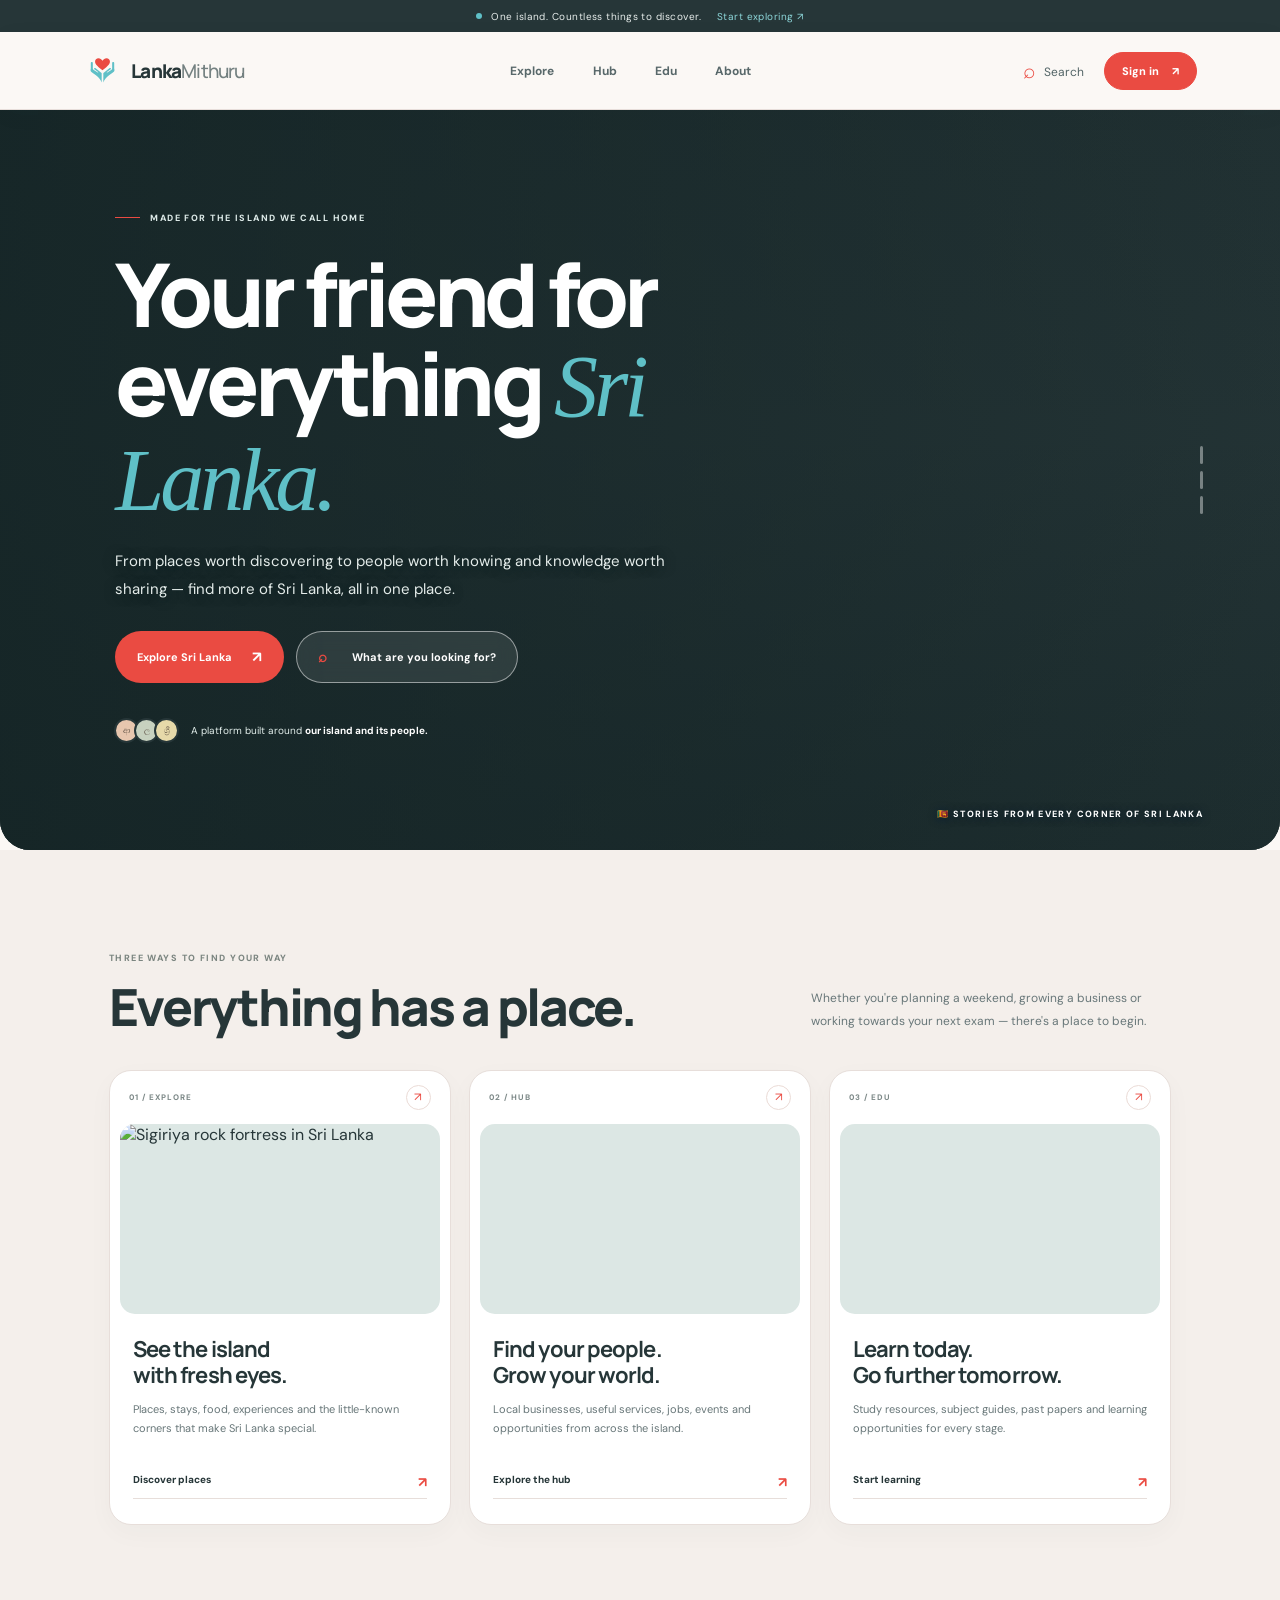
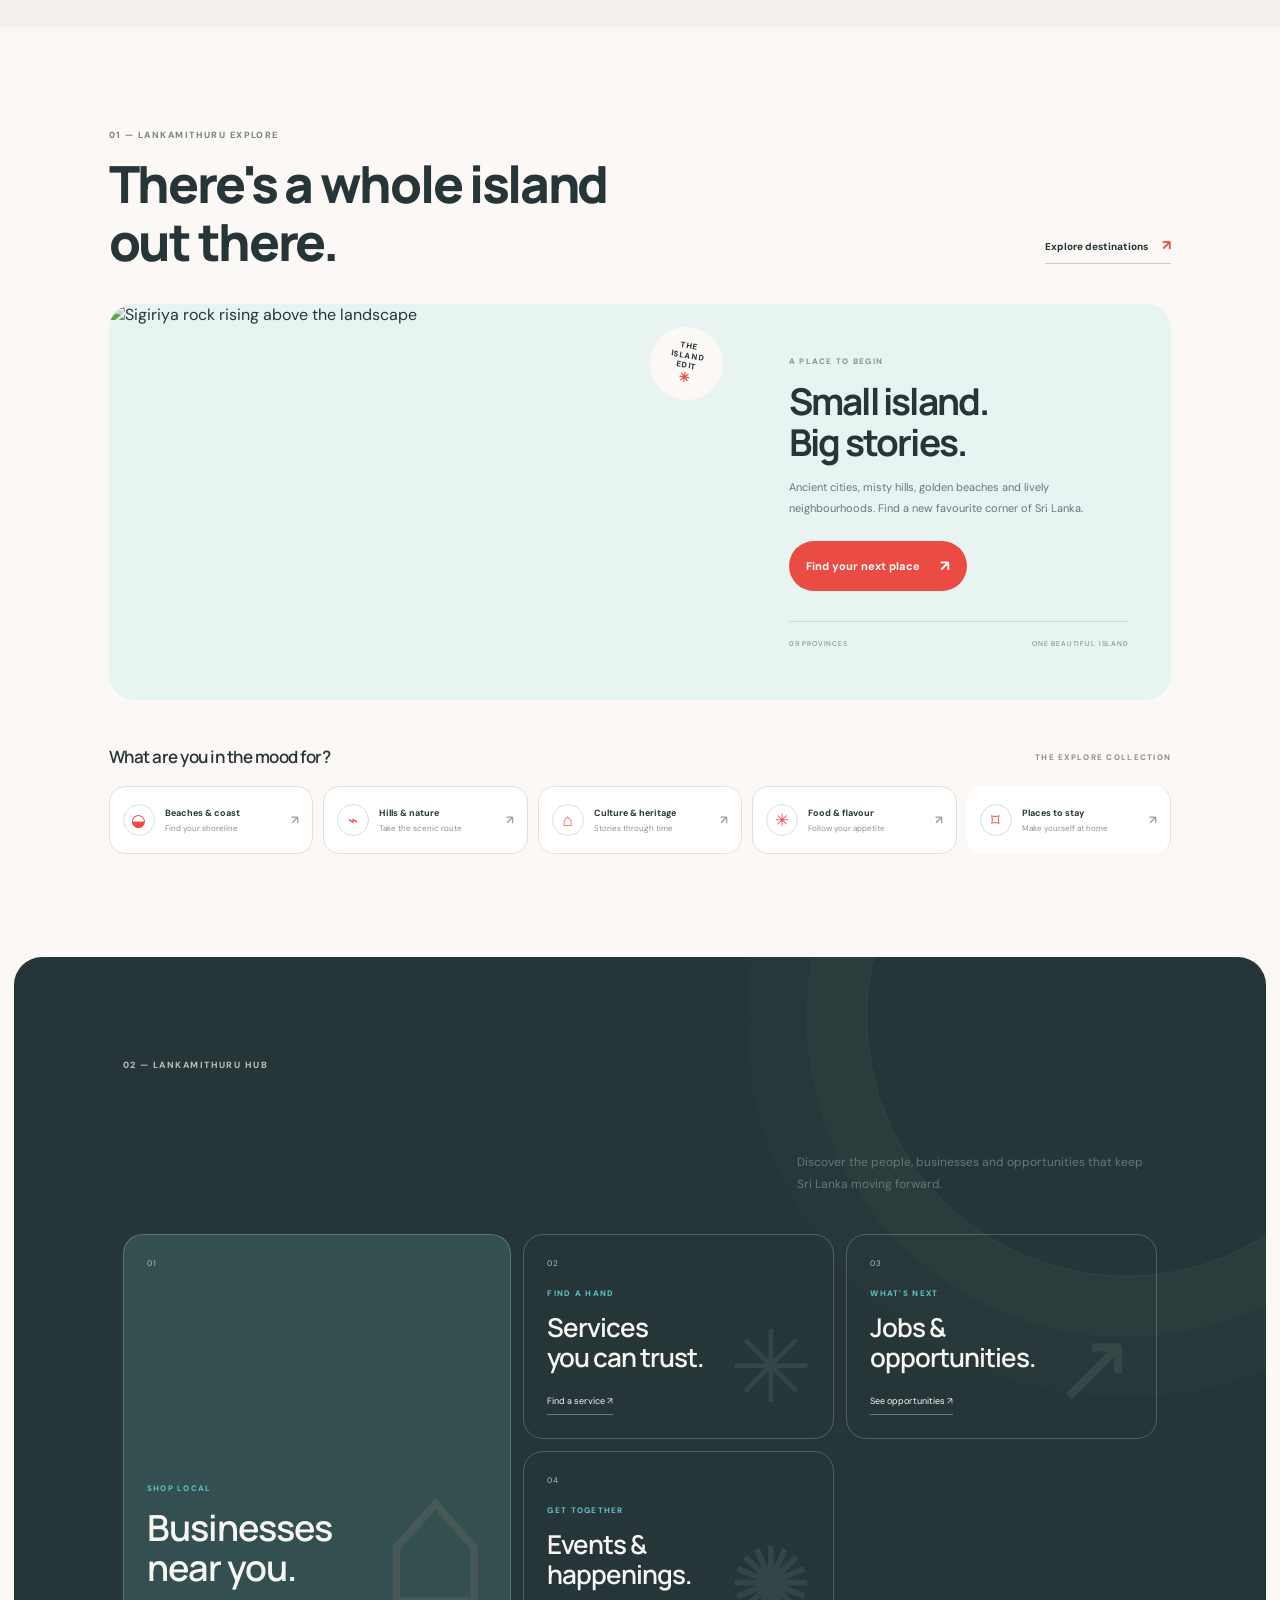
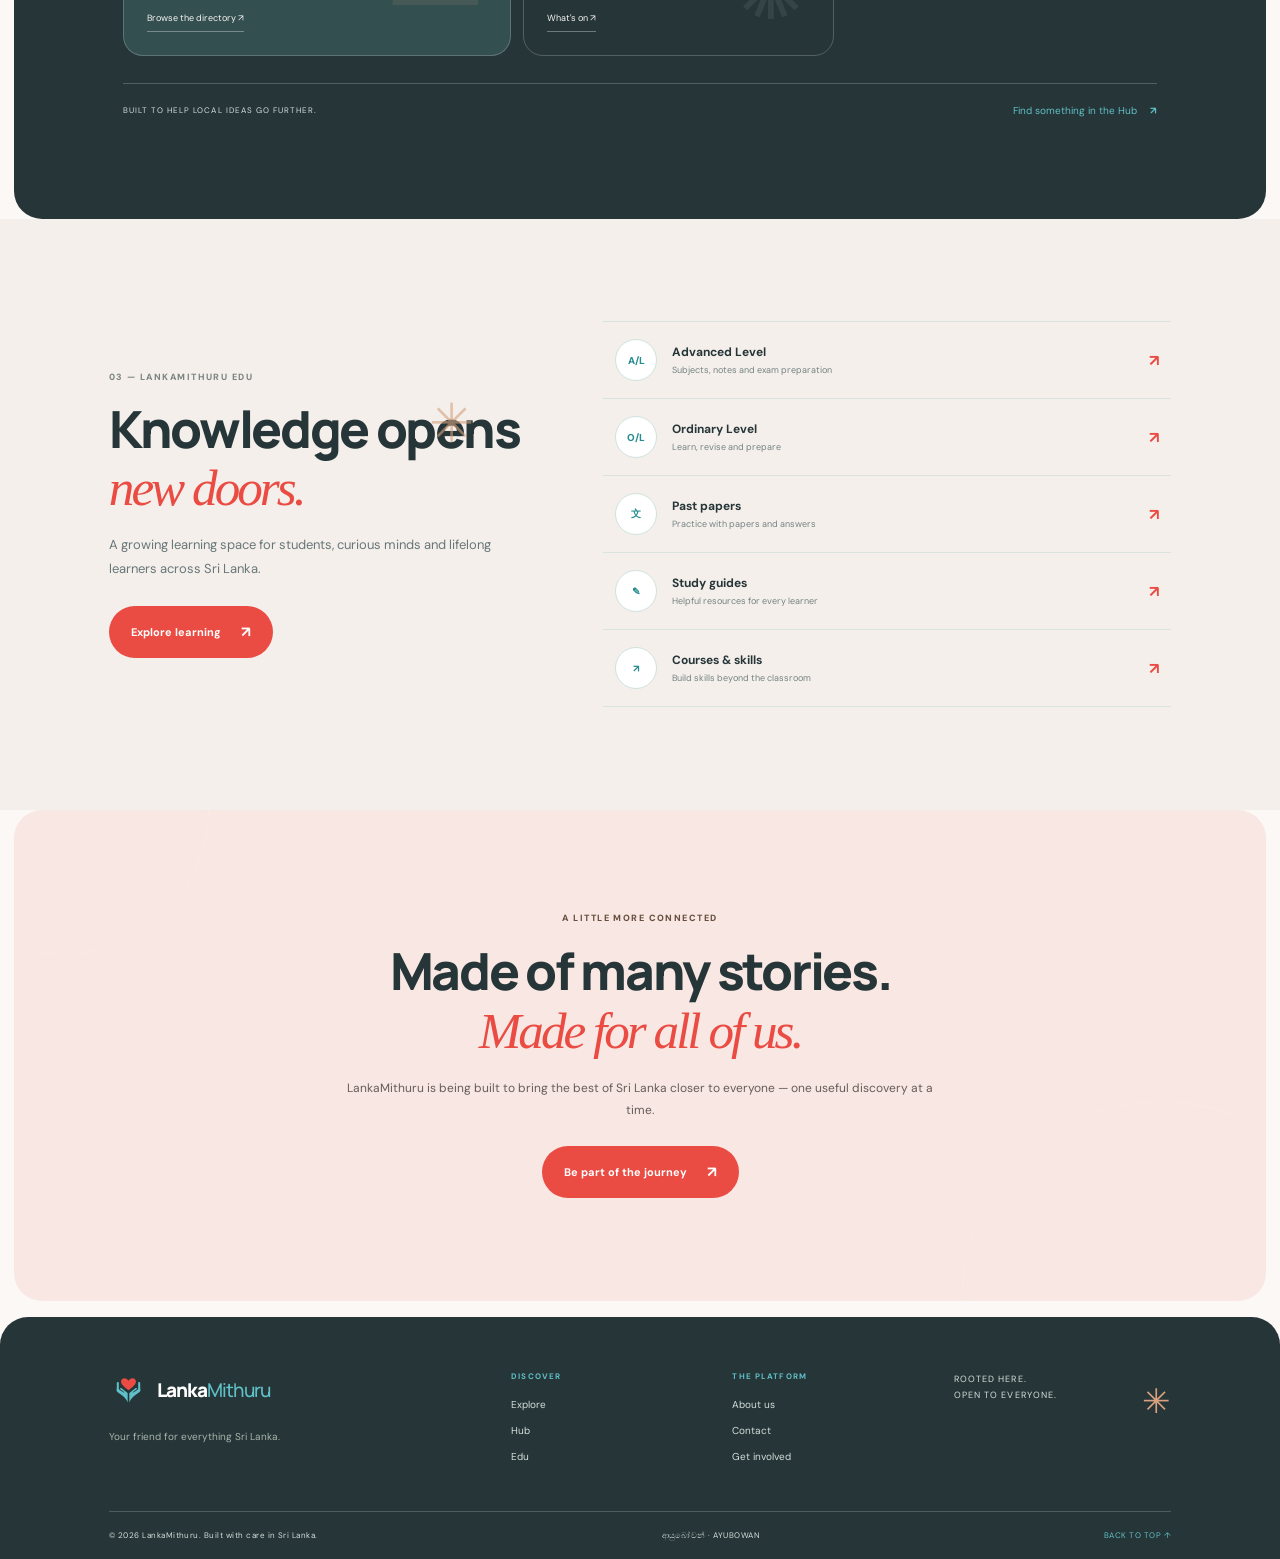
==== commit 829c6a86: "Replace homepage hero videos with Sigiriya and Nine Arch Bridge" ====
--- a/index.html
+++ b/index.html
@@ -40,8 +40,8 @@
       </div>
       <div class="hero-video-backdrop" aria-hidden="true">
         <video class="hero-bg-video is-visible" muted playsinline webkit-playsinline loop preload="none" aria-hidden="true" data-video-source="https://www.pexels.com/download/video/32504505/" aria-label="Stunning Sri Lankan coastline"></video>
-        <video class="hero-bg-video" muted playsinline webkit-playsinline loop preload="none" aria-hidden="true" data-video-source="https://www.pexels.com/download/video/32702819/" aria-label="Sri Lankan tea plantations"></video>
-        <video class="hero-bg-video" muted playsinline webkit-playsinline loop preload="none" aria-hidden="true" data-video-source="https://www.pexels.com/download/video/34411483/" aria-label="Sri Lankan landscape"></video>
+        <video class="hero-bg-video" muted playsinline webkit-playsinline loop preload="none" aria-hidden="true" data-video-source="https://www.pexels.com/download/video/34100385/" aria-label="Aerial view of Sigiriya Rock at sunrise in Sri Lanka"></video>
+        <video class="hero-bg-video" muted playsinline webkit-playsinline loop preload="none" aria-hidden="true" data-video-source="https://www.pexels.com/download/video/32629871/" aria-label="Aerial view of a train crossing Nine Arch Bridge in Ella, Sri Lanka"></video>
         
         
         
--- a/site.css
+++ b/site.css
@@ -52,6 +52,11 @@
 .division-card:hover{transform:translateY(-4px);box-shadow:0 18px 38px #26363814}
 .division-number{color:#7d8988}.circle-arrow{color:var(--coral);border-color:#eadbd6}
 .division-image{height:190px;margin:0 10px;border-radius:15px;overflow:hidden}
+.division-image.photo-rotation{position:relative;isolation:isolate;background:#dce7e4}
+.division-image.photo-rotation .photo-frame{position:absolute;inset:0;width:100%;height:100%;max-width:none;object-fit:cover;object-position:center;opacity:0;transform:scale(1.035);transition:opacity 1.15s ease,transform 5.8s ease;display:block}
+.division-image.photo-rotation .photo-frame.is-active{opacity:1;transform:scale(1)}
+.division-image.photo-rotation .photo-frame.is-broken{display:none}
+@media(prefers-reduced-motion:reduce){.division-image.photo-rotation .photo-frame{transition:none;transform:none}}
 .division-content{padding:22px 23px 25px}.division-content h3{color:var(--ink);font-size:22px}
 .division-content p{color:var(--muted);font-size:11px;line-height:1.8}
 .card-link{border-color:var(--line)}.card-link b,.underlined-link span{color:var(--coral)}
